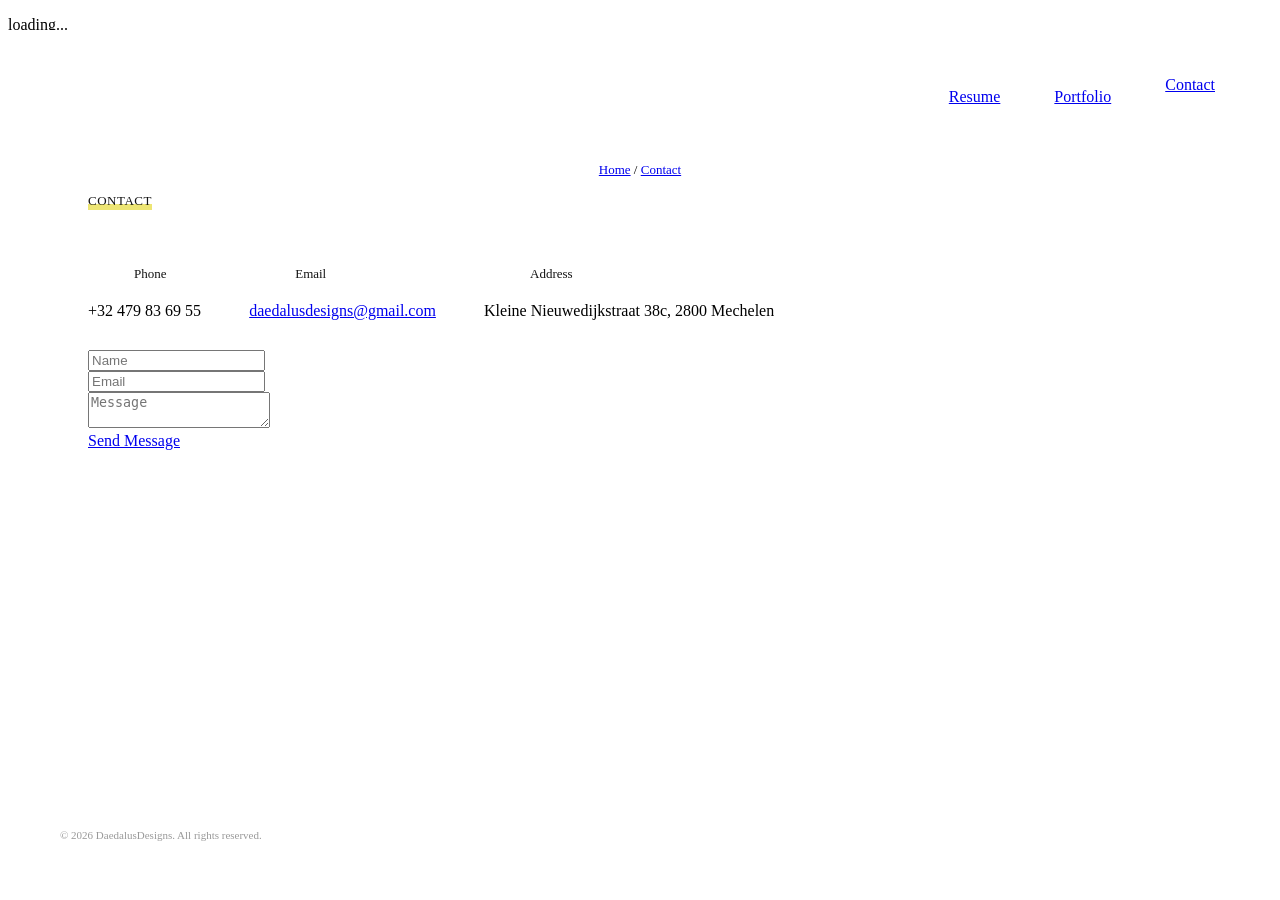
==== contacts.html @ 7f90f9b1 "Update contacts.html" ====
<!DOCTYPE html>
<html lang="en">

<head>

	<!-- Basic -->
	<meta http-equiv="Content-Type" content="text/html; charset=utf-8" />
	<title>Steven Vandersmissen - CV/Resume</title>
	<meta name="description" content="steven vandersmissen resume cv">
	<meta name="keywords" content="steven vandersmissen resume cv teacher graphic design programming 2d animation">

	<!-- Mobile Specific Metas -->
	<meta name="viewport" content="width=device-width, initial-scale=1, maximum-scale=1" />

	<!-- Load Fonts -->
	<link
		href='https://fonts.googleapis.com/css?family=Roboto+Mono:400,100,300italic,300,100italic,400italic,500,500italic,700,700italic&amp;subset=latin,cyrillic'
		rel='stylesheet'>

	<!-- CSS -->
	<link rel="stylesheet" href="css/basic.css" />
	<link rel="stylesheet" href="css/layout.css" />
	<link rel="stylesheet" href="css/ionicons.css" />
	<link rel="stylesheet" href="css/magnific-popup.css" />
	<link rel="stylesheet" href="css/animate.css" />


	<link rel="stylesheet" href="css/template-colors/red.css" />


	<!--[if lt IE 9]>
	<script src="http://css3-mediaqueries-js.googlecode.com/svn/trunk/css3-mediaqueries.js"></script>
	<script src="http://html5shim.googlecode.com/svn/trunk/html5.js"></script>
	<![endif]-->

	<!-- Favicons -->

	<link rel="apple-touch-icon" sizes="180x180" href="images/favicons/apple-touch-icon.png">
	<link rel="icon" type="image/png" sizes="32x32" href="images/favicons/favicon-32x32.png">
	<link rel="icon" type="image/png" sizes="16x16" href="images/favicons/favicon-16x16.png">
	<link rel="manifest" href="images/favicons/site.webmanifest">
	<link rel="mask-icon" href="images/favicons/safari-pinned-tab.svg" color="#5bbad5">
	<meta name="msapplication-TileColor" content="#da532c">
	<meta name="theme-color" content="#ffffff">

</head>

<body>	
	
	<!-- Preloader -->
	<div class="preloader">
		<div class="centrize full-width">
			<div class="vertical-center">
				<div class="pre-inner">
					<div class="load typing-load"><p>loading...</p></div>
					<span class="typed-load"></span>
				</div>
			</div>
		</div>
	</div>
	
	<!-- Container -->
	<div class="container">
		
		<!-- Header -->
		<header>
			<div class="head-top">
				<a href="#" class="menu-btn"><span></span></a>
				<div class="top-menu">
					<ul>
						<li><a href="resume.html" class="lnk">Resume</a></li>
						<li><a href="portfolio.html" class="lnk">Portfolio</a></li>
						<li><a href="contacts.html" class="btn">Contact</a></li>
					</ul>
				</div>
			</div>
		</header>
		
		<!-- Wrapper -->
		<div class="wrapper">
		
			<!-- Started -->
			<div class="section started">
				<div class="centrize full-width">
					<div class="vertical-center">
						<div class="started-content">
							<div class="h-title glitch-effect" data-text="Contact Me">Contact Me</div>
							<div class="h-subtitle typing-bread">
								<p><a href="index.html">Home</a> / <a href="contacts.html">Contact</a></p>
							</div>
							<span class="typed-bread"></span>
						</div>
					</div>
				</div>
				<a href="#" class="mouse_btn"><span class="ion ion-mouse"></span></a>
			</div>
			
			<!-- Contacts Info -->
			<div class="section contacts">
				<div class="content">
					<div class="title">
						<div class="title_inner">Contact</div>
					</div>
					<div class="service-items">
						<div class="service-item">
							<div class="icon"><span class="ion ion-android-phone-portrait"></span></div>
							<div class="name">Phone</div>
							<p>
								+32 479 83 69 55
							</p>
						</div>
						<div class="service-item">
							<div class="icon"><span class="ion ion-email"></span></div>
							<div class="name">Email</div>
							<p>
								<a href="mailto:daedalusdesigns@gmail.com
								">daedalusdesigns@gmail.com
							</a>
							</p>
						</div>
						<div class="service-item">
							<div class="icon"><span class="ion ion-ios-location"></span></div>
							<div class="name">Address</div>
							<p>
								Kleine Nieuwedijkstraat 38c, 2800 Mechelen
							</p>
						</div>
					</div>
					<div class="contact_form">
						<form id="cform" method="post">
							<div class="group-val">
								<input type="text" name="name" placeholder="Name" />
							</div>
							<div class="group-val">
								<input type="text" name="email" placeholder="Email" />
							</div>
							<div class="group-val ct-gr">
								<textarea name="message" placeholder="Message"></textarea>
							</div>
							<a href="#" class="btn fill" onclick="$('#cform').submit(); return false;" data-text="Send Message">Send Message</a>
						</form>
						<div class="alert-success">
							<p>
								Thanks, your message is sent successfully. We will contact you shortly!
							</p>
						</div>
					</div>
				</div>
			</div>
		
		</div>
		
		<!-- Footer -->
		<footer>
			<div class="soc">
				<a target="_blank" href="https://vimeo.com/vandersmissen"><span class="ion ion-social-vimeo"></span></a>
				<a target="_blank" href="https://www.facebook.com/steven.vandersmissen"><span class="ion ion-social-facebook"></span></a>
				<a target="_blank" href="https://www.instagram.com/slowbouncer"><span class="ion ion-social-instagram-outline"></span></a>
			</div>
			<div class="copy">© 2026 DaedalusDesigns. All rights reserved.</div>
			<div class="clr"></div>
		</footer>
		
		<!-- Lines -->
		<div class="line top"></div>
		<div class="line bottom"></div>
		<div class="line left"></div>
		<div class="line right"></div>
		
	</div>
	
	<!-- jQuery Scripts -->
    <script src="js/jquery.min.js"></script>
	<script src="js/jquery.validate.js"></script>
	<script src="js/typed.js"></script>
	<script src="js/magnific-popup.js"></script>
	<script src="js/imagesloaded.pkgd.js"></script>
	<script src="js/isotope.pkgd.js"></script>
	
	<!-- Main Scripts -->
	<script src="js/glitche-scripts.js"></script>
	
</body>
</html>
---- css/layout.css ----
/* TABLE OF CONTENTS
	1. Header
	2. Section
	3. Started
	4. About
	5. Resume
	6. Skills
	7. Service
	8. Portfolio
	9. Box Items
	10. Contacts
	11. Blog
	12. Footer
	13. Popups
*/

/* 1. Header */
header {
  position: fixed;
  left: 0;
  top: 30px;
  width: 100%;
  z-index: 100;
  text-align: right;
  background: #ffffff;
  opacity: 1;
  visibility: visible;
  transition: all 0.6s ease 0s;
  -moz-transition: all 0.6s ease 0s;
  -webkit-transition: all 0.6s ease 0s;
  -o-transition: all 0.6s ease 0s;
}

header.active {
  opacity: 1!important;
  visibility: visible!important;
}

header.active .menu-btn:before {
  opacity: 0;
}

header.active .menu-btn:after {
  bottom: 9px!important;
  transform: rotate(-45deg);
  -webkit-transform: rotate(-45deg);
  -moz-transform: rotate(-45deg);
  -o-transform: rotate(-45deg);
}

header.active .menu-btn span {
  transform: rotate(45deg);
  -webkit-transform: rotate(45deg);
  -moz-transform: rotate(45deg);
  -o-transform: rotate(45deg);
}

header.active .head-top .top-menu {
  position: fixed;
  top: 100px;
  left: 50%;
  margin-left: -100px;
  width: 200px;
  height: auto;
  text-align: center;
  opacity: 1!important;
  visibility: visible!important;
}

header.active .head-top .top-menu ul li {
  display: block;
  margin: 30px 0;
}

@media (max-width: 840px) {
  header {
    top: 15px;
  }

}

header .head-top {
  padding: 30px 65px 15px 65px;
}

header .head-top .menu-btn {
  position: relative;
  margin: 0 auto;
  width: 26px;
  height: 20px;
}

header .head-top .menu-btn:before,
header .head-top .menu-btn:after {
  content: '';
  position: absolute;
  top: 0;
  left: 0;
  width: 100%;
  height: 2px;
  background: #141414;
  transition: all 0.3s ease 0s;
  -moz-transition: all 0.3s ease 0s;
  -webkit-transition: all 0.3s ease 0s;
  -o-transition: all 0.3s ease 0s;
}

header .head-top .menu-btn:after {
  top: auto;
  bottom: 0;
}

header .head-top .menu-btn span {
  position: absolute;
  top: 50%;
  left: 0;
  width: 100%;
  height: 2px;
  background: #141414;
  margin-top: -1px;
  transition: all 0.3s ease 0s;
  -moz-transition: all 0.3s ease 0s;
  -webkit-transition: all 0.3s ease 0s;
  -o-transition: all 0.3s ease 0s;
}

header .head-top .menu-btn:hover:before,
header .head-top .menu-btn:hover:after,
header .head-top .menu-btn:hover span {
  background: #f26b38;
}

@media (max-width: 840px) {
  header .head-top .menu-btn {
    display: block;
  }

}

@media (max-width: 840px) {
  header .head-top .top-menu {
    opacity: 0;
    visibility: hidden;
    height: 0px;
    transition: opacity 0.3s ease 0.5s;
    -moz-transition: opacity 0.3s ease 0.5s;
    -webkit-transition: opacity 0.3s ease 0.5s;
    -o-transition: opacity 0.3s ease 0.5s;
  }

}

header .head-top .top-menu ul li {
  margin-left: 50px;
  display: inline-block;
  vertical-align: top;
  transition: color 0.3s ease 0s;
  -moz-transition: color 0.3s ease 0s;
  -webkit-transition: color 0.3s ease 0s;
  -o-transition: color 0.3s ease 0s;
}

header .head-top .top-menu ul li a {
  display: block;
  margin-top: 12px;
}

header .head-top .top-menu ul li a.btn {
  margin-top: 0;
}

header .head-top .top-menu ul li.active a {
  color: #f26b38;
}

header .head-top .top-menu ul li.active .btn {
  color: #ffffff;
  background: #f26b38;
  border: 1px solid #f26b38;
}

/* 2. Section */
.section {
  position: relative;
  padding: 0 80px 150px 80px;
  z-index: 97;
  opacity: 1;
  visibility: visible;
  transition: all 0.6s ease 0s;
  -moz-transition: all 0.6s ease 0s;
  -webkit-transition: all 0.6s ease 0s;
  -o-transition: all 0.6s ease 0s;
}

@media (max-width: 960px) {
  .section {
    padding: 0 40px 120px 40px;
  }

}

@media (max-width: 480px) {
  .section {
    padding: 0 20px 120px 20px;
  }

}

.section .content {
  position: relative;
}

.section .content .title {
  position: relative;
  margin-bottom: 40px;
}

@media (max-width: 400px) {
  .section .content .title {
    text-align: center;
  }

}

.section .content .title .title_inner {
  display: inline-block;
  vertical-align: middle;
  text-align: center;
  position: relative;
  line-height: 18px;
  font-size: 13px;
  color: #141414;
  text-transform: uppercase;
  letter-spacing: 0.04em;
  transition: all 0.3s ease 0s;
  -moz-transition: all 0.3s ease 0s;
  -webkit-transition: all 0.3s ease 0s;
  -o-transition: all 0.3s ease 0s;
  box-shadow: inset 0 -6px 0px #ede574;
  -moz-box-shadow: inset 0 -6px 0px #ede574;
  -webkit-box-shadow: inset 0 -6px 0px #ede574;
  -khtml-box-shadow: inset 0 -6px 0px #ede574;
}

/* 3. Started */
.section.started {
  text-align: center;
  padding: 0;
  margin: 0;
  position: relative;
}

.section.started .started-content {
  display: inline-block;
  vertical-align: middle;
  text-align: center;
  position: relative;
}

.section.started .started-content .h-title {
  font-size: 68px;
  font-family: 'Roboto Mono';
  color: #141414;
  font-weight: 700;
  text-transform: uppercase;
  letter-spacing: 0.04em;
  margin: 10px 0 5px 0;
}

@media (max-width: 1060px) {
  .section.started .started-content .h-title.blog_title {
    font-size: 48px;
  }

}

@media (max-width: 840px) {
  .section.started .started-content .h-title {
    font-size: 52px;
    padding: 0 20px;
  }

  .section.started .started-content .h-title.blog_title {
    font-size: 40px;
  }

}

@media (max-width: 580px) {
  .section.started .started-content .h-title span {
    display: block;
  }

}

@media (max-width: 480px) {
  .section.started .started-content .h-title {
    font-size: 36px;
  }

  .section.started .started-content .h-title.blog_title {
    font-size: 26px;
  }

}

.section.started .started-content .h-subtitle {
  font-size: 13px;
}

.section.started .started-content .typed-subtitle,
.section.started .started-content .typed-bread {
  font-size: 13px;
}

.section.started .mouse_btn {
  font-size: 24px;
  color: #f26b38;
  text-align: center;
  position: absolute;
  width: 20px;
  height: 40px;
  left: 50%;
  bottom: 80px;
  margin-left: -10px;
}

.section.started .mouse_btn .ion {
  position: relative;
  top: 0px;
  animation: mouse-anim 1s ease-out 0s infinite;
}

/* 4. About */
@media (max-width: 400px) {
  .section.about {
    text-align: center;
  }

}

.section.about .image {
  float: left;
}

.section.about .image img {
  width: 100px;
  height: 100px;
  border-radius: 100px;
  -moz-border-radius: 100px;
  -webkit-border-radius: 100px;
  -khtml-border-radius: 100px;
}

@media (max-width: 600px) {
  .section.about .image img {
    width: 80px;
    height: 80px;
    border-radius: 80px;
    -moz-border-radius: 80px;
    -webkit-border-radius: 80px;
    -khtml-border-radius: 80px;
  }

}

@media (max-width: 400px) {
  .section.about .image {
    float: none;
    text-align: center;
  }

  .section.about .image img {
    width: 100px;
    height: 100px;
    border-radius: 100px;
    -moz-border-radius: 100px;
    -webkit-border-radius: 100px;
    -khtml-border-radius: 100px;
  }

}

.section.about .desc {
  margin-left: 130px;
}

@media (max-width: 600px) {
  .section.about .desc {
    margin-left: 100px;
  }

}

@media (max-width: 400px) {
  .section.about .desc {
    margin-left: 0;
  }

}

.info-list {
  margin-bottom: 42px;
}

.info-list ul li {
  display: inline-block;
  vertical-align: top;
  width: 32%;
  margin: 12px 0 0 0;
}

@media (max-width: 840px) {
  .info-list ul li {
    width: 48%;
  }

}

@media (max-width: 580px) {
  .info-list ul li {
    width: 100%;
  }

}

.info-list ul li strong {
  font-weight: 400;
  color: #f26b38;
}

/* 5. Resume */
@media (max-width: 840px) {
  .section.resume .cols .col.col-md:first-child {
    margin-bottom: 120px;
  }

}

.resume-items .resume-item {
  position: relative;
  padding: 0 30px 60px 30px;
}

@media (max-width: 840px) {
  .resume-items .resume-item {
    padding-right: 0px;
  }

}

.resume-items .resume-item:before {
  content: '';
  position: absolute;
  left: 0;
  top: 0;
  width: 1px;
  height: 100%;
  background: #f26b38;
}

.resume-items .resume-item:first-child {
  padding-top: 0;
}

.resume-items .resume-item:last-child {
  padding-bottom: 0;
  margin-top: -1px;
}

.resume-items .resume-item:last-child:before {
  display: none;
}

.resume-items .resume-item .date {
  position: relative;
  top: -10px;
  margin: 0 0 5px 0;
  display: inline-block;
  padding: 0 5px;
  height: 20px;
  line-height: 18px;
  font-weight: 500;
  font-size: 11px;
  color: #f26b38;
  border: 1px solid #f26b38;
}

.resume-items .resume-item .date:before {
  content: '';
  width: 29px;
  height: 1px;
  position: absolute;
  left: -30px;
  top: 9px;
  background: #f26b38;
}

.resume-items .resume-item .name {
  font-weight: 500;
  color: #141414;
  margin: 0 0 15px 0;
}

.resume-items .resume-item p {
  margin: 0;
}

/* 6. Skills */
.skills ul {
  margin: 0;
  padding: 0;
  list-style: none;
}

.skills ul li {
  padding: 5px 0 30px 0;
}

.skills ul li .name {
  font-size: 13px;
  color: #363636;
  font-weight: 400;
  position: relative;
  margin: 0 0 9px 0;
}

.skills ul li .progress {
  display: block;
  height: 3px;
  position: relative;
  width: 100%;
  background: #dddddd;
}

.skills ul li .progress .percentage {
  left: 0;
  top: 0;
  position: absolute;
  height: 3px;
  width: 0%;
  background: #f26b38;
  transition: all 0.3s ease 0s;
  -moz-transition: all 0.3s ease 0s;
  -webkit-transition: all 0.3s ease 0s;
  -o-transition: all 0.3s ease 0s;
}

.skills ul li .progress .percentage .percent {
  position: absolute;
  top: -27px;
  right: 0;
  font-size: 13px;
  color: #363636;
  font-weight: 400;
}

.skills ul li:last-child {
  padding-bottom: 0;
}

/* 7. Service */
@media (max-width: 400px) {
  .section.service {
    text-align: center;
  }

}

.section.service .title,
.section.contacts .title {
  margin-bottom: 0;
}

.service-items .service-item {
  display: inline-block;
  vertical-align: top;
  margin: 50px 4% 0 0;
  text-align: left;
}

@media (max-width: 840px) {
  .service-items .service-item {
    width: 100%;
  }

}

@media (max-width: 580px) {
  .service-items .service-item {
    width: 100%;
    margin-right: 0;
  }

}

@media (max-width: 400px) {
  .service-items .service-item {
    text-align: center;
  }

}

.service-items .service-item .icon {
  float: left;
  width: 36px;
  text-align: center;
  font-size: 30px;
  color: #f26b38;
}

@media (max-width: 400px) {
  .service-items .service-item .icon {
    float: none;
    display: inline-block;
    vertical-align: middle;
  }

}

.service-items .service-item .icon .ion {
  display: block;
}

.service-items .service-item .name {
  font-weight: 500;
  font-size: 13px;
  color: #141414;
  margin: 6px 0 0 46px;
}

@media (max-width: 400px) {
  .service-items .service-item .name {
    margin: 0 0 0 2px;
    display: inline-block;
    vertical-align: middle;
  }

}

.service-items .service-item p {
  margin-bottom: 0;
}

/* 8. Portfolio */
.section.works .filters {
  margin-bottom: 30px;
}

.section.works .filters input {
  display: none;
}

.section.works .filters label {
  display: inline-block;
  vertical-align: top;
  margin-right: 25px;
  font-size: 13px;
  color: #363636;
  cursor: pointer;
  position: relative;
  padding-bottom: 0;
}

.section.works .filters label.glitch-effect {
  color: #f26b38;
}

@media (max-width: 580px) {
  .section.works .filters label {
    padding-bottom: 15px;
  }

}

@media (max-width: 580px) {
  .section.works .filters {
    margin-bottom: 10px;
  }

}

/* 9. Box Items */
.box-items {
  position: relative;
  overflow: hidden;
  margin-left: -3%;
}

@media (max-width: 580px) {
  .box-items {
    margin-left: 0;
  }

}

.box-items .box-item {
  width: 30.33333%;
  margin: 0 0 3% 3%;
  position: relative;
  overflow: hidden;
  text-align: center;
}

@media (max-width: 840px) {
  .box-items .box-item {
    width: 47%;
  }

}

@media (max-width: 580px) {
  .box-items .box-item {
    width: 100%;
    margin: 0 0 3% 0;
  }

}

.box-items .box-item:hover .image .info {
  opacity: 0.94;
  transform: scale(1, 1);
  -webkit-transform: scale(1, 1);
  -moz-transform: scale(1, 1);
  -o-transform: scale(1, 1);
}

.box-items .box-item:hover .desc .name {
  color: #f26b38;
}

.box-items .box-item .image {
  position: relative;
}

.box-items .box-item .image a {
  display: block;
  font-size: 0;
}

.box-items .box-item .image a img {
  width: 100%;
  height: auto;
  position: relative;
  top: 0;
}

.box-items .box-item .image .info {
  text-align: center;
  width: 100%;
  height: 100%;
  display: block;
  position: absolute;
  left: 0;
  top: 0;
  opacity: 0;
  padding: 18px;
  transition: all 0.3s ease 0s;
  -moz-transition: all 0.3s ease 0s;
  -webkit-transition: all 0.3s ease 0s;
  -o-transition: all 0.3s ease 0s;
  transform: scale(0.5, 0.5);
  -webkit-transform: scale(0.5, 0.5);
  -moz-transform: scale(0.5, 0.5);
  -o-transform: scale(0.5, 0.5);
}

.box-items .box-item .image .info .centrize {
  background: #f26b38;
}

.box-items .box-item .image .info .ion {
  color: #ffffff;
  font-size: 38px;
  display: inline-block;
  transition: all 0.1s ease-in 0.4s;
  -moz-transition: all 0.1s ease-in 0.4s;
  -webkit-transition: all 0.1s ease-in 0.4s;
  -o-transition: all 0.1s ease-in 0.4s;
  font-weight: normal;
}

.box-items .box-item .desc {
  position: relative;
  padding: 15px 45px 5px 45px;
}

@media (max-width: 1000px) {
  .box-items .box-item .desc {
    padding: 15px 15px 5px 15px;
  }

}

.box-items .box-item .desc .name {
  height: 40px;
  display: block;
  color: #363636;
  font-size: 13px;
  font-weight: 700;
  text-transform: uppercase;
  transition: all 0.3s ease 0s;
  -moz-transition: all 0.3s ease 0s;
  -webkit-transition: all 0.3s ease 0s;
  -o-transition: all 0.3s ease 0s;
}

.date {
  margin: 0 0 10px 0;
  display: inline-block;
  padding: 0 5px;
  height: 20px;
  line-height: 18px;
  font-weight: 500;
  font-size: 11px;
  color: #f26b38;
  border: 1px solid #f26b38;
}

.category {
  margin: 0 0 10px 0;
  display: inline-block;
  font-size: 11px;
  color: #363636;
  text-transform: uppercase;
  letter-spacing: 0.04em;
  box-shadow: inset 0 -6px 0px #ede574;
  -moz-box-shadow: inset 0 -6px 0px #ede574;
  -webkit-box-shadow: inset 0 -6px 0px #ede574;
  -khtml-box-shadow: inset 0 -6px 0px #ede574;
}

/* 10. Contacts */
@media (max-width: 400px) {
  .section.contacts {
    text-align: center;
  }

}

.section.contacts .service-items .service-item p {
  margin-top: 20px;
}

.section.contacts .contact_form {
  margin-top: 30px;
}

.section.contacts .alert-success {
  display: none;
}

.section.contacts .alert-success p {
  margin: 60px 0 30px 0;
  font-size: 15px;
}

/* 11. Blog */
.single-post-text img {
  max-width: 100%;
}

.post-comments {
  margin-top: 60px;
}

.post-comments .post-comment {
  padding: 20px 0;
  border-top: 1px solid #dddddd;
}

.post-comments .post-comment:first-child {
  padding-top: 0;
  border-top: none;
}

.post-comments .post-comment .image {
  float: left;
  width: 80px;
  height: 80px;
}

.post-comments .post-comment .image img {
  width: 100%;
  height: 100%;
}

.post-comments .post-comment .desc {
  margin-left: 100px;
}

.post-comments .post-comment .desc .name {
  font-size: 13px;
  color: #141414;
  text-transform: uppercase;
  font-weight: 500;
  padding: 5px 0 0 0;
  margin: 0 0 10px 0;
}

.post-comments .post-comment .desc p {
  margin: 0;
}

.post-comments .form-comment .title {
  margin: 30px 0 15px 0;
}

/* 12. Footer */
footer {
  position: fixed;
  bottom: 25px;
  left: 0;
  padding: 15px 60px 30px 60px;
  width: 100%;
  background: #ffffff;
  z-index: 100;
  opacity: 1;
  visibility: visible;
  transition: all 0.6s ease 0s;
  -moz-transition: all 0.6s ease 0s;
  -webkit-transition: all 0.6s ease 0s;
  -o-transition: all 0.6s ease 0s;
}

@media (max-width: 840px) {
  footer {
    bottom: 15px;
  }

}

footer .soc {
  float: right;
}

footer .soc a {
  display: inline-block;
  vertical-align: middle;
  margin-left: 12px;
}

footer .soc a .ion {
  font-size: 17px;
  color: #363636;
  transition: all 0.3s ease 0s;
  -moz-transition: all 0.3s ease 0s;
  -webkit-transition: all 0.3s ease 0s;
  -o-transition: all 0.3s ease 0s;
}

footer .soc a:hover .ion {
  color: #f26b38;
}

@media (max-width: 840px) {
  footer .soc {
    float: none;
    text-align: center;
  }

  footer .soc a {
    margin: 0 6px;
  }

}

footer .copy {
  float: left;
  padding-top: 2px;
  font-size: 11px;
  color: #999999;
}

@media (max-width: 840px) {
  footer .copy {
    display: none;
  }

}

/* 13. Popups */
.popup-box {
  margin: 30px auto;
  width: 520px;
  background: #ffffff;
  position: relative;
  padding: 10px;
}

@media (max-width: 580px) {
  .popup-box {
    width: 440px;
  }

}

@media (max-width: 480px) {
  .popup-box {
    width: 320px;
  }

}

.popup-box .image img {
  width: 100%;
  height: auto;
}

.popup-box .desc {
  padding: 30px 20px;
}

.popup-box .desc h4 {
  display: block;
  color: #363636;
  font-size: 17px;
  font-weight: 700;
  text-transform: uppercase;
  letter-spacing: 0.04em;
  margin: 0 0 15px 0;
  line-height: normal;
}

.popup-box .desc p {
  margin-top: 15px;
}

.mfp-fade.mfp-bg {
  opacity: 0;
  transition: all 0.15s ease-out;
  -moz-transition: all 0.15s ease-out;
  -webkit-transition: all 0.15s ease-out;
  -o-transition: all 0.15s ease-out;
}

/* overlay animate in */
.mfp-fade.mfp-bg.mfp-ready {
  opacity: 0.8;
}

/* overlay animate out */
.mfp-fade.mfp-bg.mfp-removing {
  opacity: 0;
}

/* content at start */
.mfp-fade.mfp-wrap .mfp-content {
  opacity: 0;
  transition: all 0.15s ease-out;
  -moz-transition: all 0.15s ease-out;
  -webkit-transition: all 0.15s ease-out;
  -o-transition: all 0.15s ease-out;
}

/* content animate it */
.mfp-fade.mfp-wrap.mfp-ready .mfp-content {
  opacity: 1;
}

/* content animate out */
.mfp-fade.mfp-wrap.mfp-removing .mfp-content {
  opacity: 0;
}

.mfp-close {
  width: 54px!important;
  height: 54px!important;
  background: #ffffff !important;
  line-height: 54px!important;
  opacity: 1!important;
  font-weight: 300;
  color: #ffffff;
  font-size: 24px;
  font-family: 'Verdana' !important;
}



/*
  New Styles
*/

.box-items .box-item .image .info .ion {
  font-size: 28px;
}

.skills.dotted ul li .progress .da span {
  background: #f26b38!important;
}

.section.works .filters .btn-group {
  display: inline-block;
  vertical-align: top;
}

.mfp-image-holder .mfp-close, .mfp-iframe-holder .mfp-close {
  background: none!important;
  top: -10px;
}

a.btn, .btn {
  transition: background 0.3s ease 0s;
  -moz-transition: background 0.3s ease 0s;
  -webkit-transition: background 0.3s ease 0s;
  -o-transition: background 0.3s ease 0s;
}

/* 6. Skills */
.skills ul {
  margin: 0;
  padding: 0;
  list-style: none;
  font-size: 0;
}

.skills.circles ul {
  margin: -30px 0 0 0;
}

.skills.list ul {
  margin: 0 -30px;
}

.skills.dotted ul {
  margin-left: -30px;
  margin-right: -30px;
}

.skills ul li {
  position: relative;
  padding: 0 0 30px 0;
}

.skills.dotted ul li {
  padding-left: 30px;
  padding-right: 30px;
  width: 50%;
  display: inline-block;
  vertical-align: top;
}

.skills.circles ul li {
  margin-top: 30px;
  padding-bottom: 40px;
  display: inline-block;
  vertical-align: top;
  width: 20%;
}

.skills.list ul li {
  padding-top: 0;
  padding-bottom: 10px;
  padding-left: 30px;
  padding-right: 30px;
  display: inline-block;
  vertical-align: top;
  width: 50%;
}

.skills ul li:last-child {
  padding-bottom: 0;
}

.skills.circles ul li:last-child {
  padding-bottom: 40px;
}

.skills ul li:after {
  display: none;
}

.skills ul li .name {
  font-size: 13px;
  font-weight: 400;
  position: relative;
  margin: 0 0 9px 0;
}

.skills.circles ul li .name {
  position: absolute;
  top: 115px;
  left: 0;
  width: 90px;
  text-align: center;
}

.skills.list ul li .name {
  padding-left: 23px;
  position: relative;
}

.skills.list ul li .name:before {
  content: "\f121";
  position: absolute;
  left: 0;
  top: 3px;
  display: inline-block;
  font-family: "Ionicons";
  color: #f26b38;
  speak: none;
  font-style: normal;
  font-weight: normal;
  font-variant: normal;
  text-transform: none;
  text-rendering: auto;
  line-height: 1;
  -webkit-font-smoothing: antialiased;
  -moz-osx-font-smoothing: grayscale;
}

.skills ul li .progress {
  display: block;
  height: 3px;
  position: relative;
  width: 100%;
  background: #dddddd;
}

.skills.dotted ul li .progress {
  height: 14px;
  background: transparent!important;
}

.skills.list ul li .progress {
  display: none;
}

.skills ul li .progress .percentage {
  left: 0;
  top: 0;
  position: absolute;
  height: 3px;
  width: 0%;
  background: #f26b38;
  transition: all 0.3s ease 0s;
  -moz-transition: all 0.3s ease 0s;
  -webkit-transition: all 0.3s ease 0s;
  -o-transition: all 0.3s ease 0s;
}

.skills ul li .progress .percentage .percent {
  position: absolute;
  top: -27px;
  right: 0;
  font-size: 13px;
  font-weight: 400;
}

.skills.dotted ul li .progress .percentage {
  position: relative;
  overflow: hidden;
  top: 0;
  height: 14px;
  background: transparent!important;
  z-index: 2;
}

.skills.dotted ul li .progress .dg,
.skills.dotted ul li .progress .da {
  position: absolute;
  left: 0;
  top: 0;
  width: 100%;
  display: flex;
  justify-content: space-between;
  height: 14px;
}

.skills.dotted ul li .progress .da {
  top: 0;
}

.skills.dotted ul li .progress .dg span,
.skills.dotted ul li .progress .da span {
  display: block;
  width: 14px;
  height: 14px;
  background: #dddddd;
  -webkit-border-radius: 14px;
  border-radius: 14px;
}

.skills.dotted ul li .progress .da span {
  background: #f26b38;
}

.skills.circles .progress.p51 .slice, 
.skills.circles .progress.p52 .slice, 
.skills.circles .progress.p53 .slice, 
.skills.circles .progress.p54 .slice, 
.skills.circles .progress.p55 .slice, 
.skills.circles .progress.p56 .slice, 
.skills.circles .progress.p57 .slice, 
.skills.circles .progress.p58 .slice, 
.skills.circles .progress.p59 .slice, 
.skills.circles .progress.p60 .slice, 
.skills.circles .progress.p61 .slice, 
.skills.circles .progress.p62 .slice, 
.skills.circles .progress.p63 .slice, 
.skills.circles .progress.p64 .slice, 
.skills.circles .progress.p65 .slice, 
.skills.circles .progress.p66 .slice, 
.skills.circles .progress.p67 .slice, 
.skills.circles .progress.p68 .slice, 
.skills.circles .progress.p69 .slice, 
.skills.circles .progress.p70 .slice, 
.skills.circles .progress.p71 .slice, 
.skills.circles .progress.p72 .slice, 
.skills.circles .progress.p73 .slice, 
.skills.circles .progress.p74 .slice, 
.skills.circles .progress.p75 .slice, 
.skills.circles .progress.p76 .slice, 
.skills.circles .progress.p77 .slice, 
.skills.circles .progress.p78 .slice, 
.skills.circles .progress.p79 .slice, 
.skills.circles .progress.p80 .slice, 
.skills.circles .progress.p81 .slice, 
.skills.circles .progress.p82 .slice, 
.skills.circles .progress.p83 .slice, 
.skills.circles .progress.p84 .slice, 
.skills.circles .progress.p85 .slice, 
.skills.circles .progress.p86 .slice, 
.skills.circles .progress.p87 .slice, 
.skills.circles .progress.p88 .slice, 
.skills.circles .progress.p89 .slice, 
.skills.circles .progress.p90 .slice, 
.skills.circles .progress.p91 .slice, 
.skills.circles .progress.p92 .slice, 
.skills.circles .progress.p93 .slice, 
.skills.circles .progress.p94 .slice, 
.skills.circles .progress.p95 .slice, 
.skills.circles .progress.p96 .slice, 
.skills.circles .progress.p97 .slice, 
.skills.circles .progress.p98 .slice, 
.skills.circles .progress.p99 .slice, 
.skills.circles .progress.p100 .slice {
  clip: rect(auto, auto, auto, auto);
}

.skills.circles .progress .bar, 
.skills.circles .progress.p51 .fill, 
.skills.circles .progress.p52 .fill, 
.skills.circles .progress.p53 .fill, 
.skills.circles .progress.p54 .fill, 
.skills.circles .progress.p55 .fill, 
.skills.circles .progress.p56 .fill, 
.skills.circles .progress.p57 .fill, 
.skills.circles .progress.p58 .fill, 
.skills.circles .progress.p59 .fill, 
.skills.circles .progress.p60 .fill, 
.skills.circles .progress.p61 .fill, 
.skills.circles .progress.p62 .fill, 
.skills.circles .progress.p63 .fill, 
.skills.circles .progress.p64 .fill, 
.skills.circles .progress.p65 .fill, 
.skills.circles .progress.p66 .fill, 
.skills.circles .progress.p67 .fill, 
.skills.circles .progress.p68 .fill, 
.skills.circles .progress.p69 .fill, 
.skills.circles .progress.p70 .fill, 
.skills.circles .progress.p71 .fill, 
.skills.circles .progress.p72 .fill, 
.skills.circles .progress.p73 .fill, 
.skills.circles .progress.p74 .fill, 
.skills.circles .progress.p75 .fill, 
.skills.circles .progress.p76 .fill, 
.skills.circles .progress.p77 .fill, 
.skills.circles .progress.p78 .fill, 
.skills.circles .progress.p79 .fill, 
.skills.circles .progress.p80 .fill, 
.skills.circles .progress.p81 .fill, 
.skills.circles .progress.p82 .fill, 
.skills.circles .progress.p83 .fill, 
.skills.circles .progress.p84 .fill, 
.skills.circles .progress.p85 .fill, 
.skills.circles .progress.p86 .fill, 
.skills.circles .progress.p87 .fill, 
.skills.circles .progress.p88 .fill, 
.skills.circles .progress.p89 .fill, 
.skills.circles .progress.p90 .fill, 
.skills.circles .progress.p91 .fill, 
.skills.circles .progress.p92 .fill, 
.skills.circles .progress.p93 .fill, 
.skills.circles .progress.p94 .fill, 
.skills.circles .progress.p95 .fill, 
.skills.circles .progress.p96 .fill, 
.skills.circles .progress.p97 .fill, 
.skills.circles .progress.p98 .fill, 
.skills.circles .progress.p99 .fill, 
.skills.circles .progress.p100 .fill {
  position: absolute;
  width: 0.82em;
  height: 0.82em;
  clip: rect(0em, 0.5em, 1em, 0em);
  border: 0.09em solid #f26b38;
  -webkit-border-radius: 50%;
  border-radius: 50%;
  -webkit-transform: rotate(0deg);
  transform: rotate(0deg);
}

.skills.circles .progress.p51 .bar:after, 
.skills.circles .progress.p51 .fill, 
.skills.circles .progress.p52 .bar:after, 
.skills.circles .progress.p52 .fill, 
.skills.circles .progress.p53 .bar:after, 
.skills.circles .progress.p53 .fill, 
.skills.circles .progress.p54 .bar:after, 
.skills.circles .progress.p54 .fill, 
.skills.circles .progress.p55 .bar:after, 
.skills.circles .progress.p55 .fill, 
.skills.circles .progress.p56 .bar:after, 
.skills.circles .progress.p56 .fill, 
.skills.circles .progress.p57 .bar:after, 
.skills.circles .progress.p57 .fill, 
.skills.circles .progress.p58 .bar:after, 
.skills.circles .progress.p58 .fill, 
.skills.circles .progress.p59 .bar:after, 
.skills.circles .progress.p59 .fill, 
.skills.circles .progress.p60 .bar:after, 
.skills.circles .progress.p60 .fill, 
.skills.circles .progress.p61 .bar:after, 
.skills.circles .progress.p61 .fill, 
.skills.circles .progress.p62 .bar:after, 
.skills.circles .progress.p62 .fill, 
.skills.circles .progress.p63 .bar:after, 
.skills.circles .progress.p63 .fill, 
.skills.circles .progress.p64 .bar:after, 
.skills.circles .progress.p64 .fill, 
.skills.circles .progress.p65 .bar:after, 
.skills.circles .progress.p65 .fill, 
.skills.circles .progress.p66 .bar:after, 
.skills.circles .progress.p66 .fill, 
.skills.circles .progress.p67 .bar:after, 
.skills.circles .progress.p67 .fill, 
.skills.circles .progress.p68 .bar:after, 
.skills.circles .progress.p68 .fill, 
.skills.circles .progress.p69 .bar:after, 
.skills.circles .progress.p69 .fill, 
.skills.circles .progress.p70 .bar:after, 
.skills.circles .progress.p70 .fill, 
.skills.circles .progress.p71 .bar:after, 
.skills.circles .progress.p71 .fill, 
.skills.circles .progress.p72 .bar:after, 
.skills.circles .progress.p72 .fill, 
.skills.circles .progress.p73 .bar:after, 
.skills.circles .progress.p73 .fill, 
.skills.circles .progress.p74 .bar:after, 
.skills.circles .progress.p74 .fill, 
.skills.circles .progress.p75 .bar:after, 
.skills.circles .progress.p75 .fill, 
.skills.circles .progress.p76 .bar:after, 
.skills.circles .progress.p76 .fill, 
.skills.circles .progress.p77 .bar:after, 
.skills.circles .progress.p77 .fill, 
.skills.circles .progress.p78 .bar:after, 
.skills.circles .progress.p78 .fill, 
.skills.circles .progress.p79 .bar:after, 
.skills.circles .progress.p79 .fill, 
.skills.circles .progress.p80 .bar:after, 
.skills.circles .progress.p80 .fill, 
.skills.circles .progress.p81 .bar:after, 
.skills.circles .progress.p81 .fill, 
.skills.circles .progress.p82 .bar:after, 
.skills.circles .progress.p82 .fill, 
.skills.circles .progress.p83 .bar:after, 
.skills.circles .progress.p83 .fill, 
.skills.circles .progress.p84 .bar:after, 
.skills.circles .progress.p84 .fill, 
.skills.circles .progress.p85 .bar:after, 
.skills.circles .progress.p85 .fill, 
.skills.circles .progress.p86 .bar:after, 
.skills.circles .progress.p86 .fill, 
.skills.circles .progress.p87 .bar:after, 
.skills.circles .progress.p87 .fill, 
.skills.circles .progress.p88 .bar:after, 
.skills.circles .progress.p88 .fill, 
.skills.circles .progress.p89 .bar:after, 
.skills.circles .progress.p89 .fill, 
.skills.circles .progress.p90 .bar:after, 
.skills.circles .progress.p90 .fill, 
.skills.circles .progress.p91 .bar:after, 
.skills.circles .progress.p91 .fill, 
.skills.circles .progress.p92 .bar:after, 
.skills.circles .progress.p92 .fill, 
.skills.circles .progress.p93 .bar:after, 
.skills.circles .progress.p93 .fill, 
.skills.circles .progress.p94 .bar:after, 
.skills.circles .progress.p94 .fill, 
.skills.circles .progress.p95 .bar:after, 
.skills.circles .progress.p95 .fill, 
.skills.circles .progress.p96 .bar:after, 
.skills.circles .progress.p96 .fill, 
.skills.circles .progress.p97 .bar:after, 
.skills.circles .progress.p97 .fill, 
.skills.circles .progress.p98 .bar:after, 
.skills.circles .progress.p98 .fill, 
.skills.circles .progress.p99 .bar:after, 
.skills.circles .progress.p99 .fill, 
.skills.circles .progress.p100 .bar:after, 
.skills.circles .progress.p100 .fill {
  -webkit-transform: rotate(180deg);
  transform: rotate(180deg);
}

.skills.circles .progress {
  margin: 0;
  position: relative;
  font-size: 90px;
  width: 90px;
  height: 90px;
  border-radius: 90px;
  background: #dddddd;
}

.skills.circles .progress *, .skills.circles .progress *:before, .skills.circles .progress *:after {
  -moz-box-sizing: content-box;
  -webkit-box-sizing: content-box;
  box-sizing: content-box;
}

.skills.circles .progress span {
  position: absolute;
  width: 100%;
  left: 0;
  top: 0;
  width: 100%;
  height: 100%;
  line-height: 90px;
  font-size: 17px;
  text-align: center;
  white-space: nowrap;
  z-index: 2;
}

.skills.circles .progress:after {
  position: absolute;
  top: 0.09em;
  left: 0.09em;
  display: block;
  content: " ";
  border-radius: 50%;
  background-color: #ffffff;
  width: 0.82em;
  height: 0.82em;
}

.skills.circles ul li .progress .percentage {
  display: none;
}

.skills.circles .progress .slice {
  position: absolute;
  width: 1em;
  height: 1em;
  clip: rect(0em, 1em, 1em, 0.5em);
}

.skills.circles .progress.p1 .bar {
  -moz-transform: rotate(3.6deg);
  -ms-transform: rotate(3.6deg);
  -webkit-transform: rotate(3.6deg);
  transform: rotate(3.6deg);
}

.skills.circles .progress.p2 .bar {
  -moz-transform: rotate(7.2deg);
  -ms-transform: rotate(7.2deg);
  -webkit-transform: rotate(7.2deg);
  transform: rotate(7.2deg);
}

.skills.circles .progress.p3 .bar {
  -moz-transform: rotate(10.8deg);
  -ms-transform: rotate(10.8deg);
  -webkit-transform: rotate(10.8deg);
  transform: rotate(10.8deg);
}

.skills.circles .progress.p4 .bar {
  -moz-transform: rotate(14.4deg);
  -ms-transform: rotate(14.4deg);
  -webkit-transform: rotate(14.4deg);
  transform: rotate(14.4deg);
}

.skills.circles .progress.p5 .bar {
  -moz-transform: rotate(18deg);
  -ms-transform: rotate(18deg);
  -webkit-transform: rotate(18deg);
  transform: rotate(18deg);
}

.skills.circles .progress.p6 .bar {
  -moz-transform: rotate(21.6deg);
  -ms-transform: rotate(21.6deg);
  -webkit-transform: rotate(21.6deg);
  transform: rotate(21.6deg);
}

.skills.circles .progress.p7 .bar {
  -moz-transform: rotate(25.2deg);
  -ms-transform: rotate(25.2deg);
  -webkit-transform: rotate(25.2deg);
  transform: rotate(25.2deg);
}

.skills.circles .progress.p8 .bar {
  -moz-transform: rotate(28.8deg);
  -ms-transform: rotate(28.8deg);
  -webkit-transform: rotate(28.8deg);
  transform: rotate(28.8deg);
}

.skills.circles .progress.p9 .bar {
  -moz-transform: rotate(32.4deg);
  -ms-transform: rotate(32.4deg);
  -webkit-transform: rotate(32.4deg);
  transform: rotate(32.4deg);
}

.skills.circles .progress.p10 .bar {
  -moz-transform: rotate(36deg);
  -ms-transform: rotate(36deg);
  -webkit-transform: rotate(36deg);
  transform: rotate(36deg);
}

.skills.circles .progress.p11 .bar {
  -moz-transform: rotate(39.6deg);
  -ms-transform: rotate(39.6deg);
  -webkit-transform: rotate(39.6deg);
  transform: rotate(39.6deg);
}

.skills.circles .progress.p12 .bar {
  -moz-transform: rotate(43.2deg);
  -ms-transform: rotate(43.2deg);
  -webkit-transform: rotate(43.2deg);
  transform: rotate(43.2deg);
}

.skills.circles .progress.p13 .bar {
  -moz-transform: rotate(46.8deg);
  -ms-transform: rotate(46.8deg);
  -webkit-transform: rotate(46.8deg);
  transform: rotate(46.8deg);
}

.skills.circles .progress.p14 .bar {
  -moz-transform: rotate(50.4deg);
  -ms-transform: rotate(50.4deg);
  -webkit-transform: rotate(50.4deg);
  transform: rotate(50.4deg);
}

.skills.circles .progress.p15 .bar {
  -moz-transform: rotate(54deg);
  -ms-transform: rotate(54deg);
  -webkit-transform: rotate(54deg);
  transform: rotate(54deg);
}

.skills.circles .progress.p16 .bar {
  -moz-transform: rotate(57.6deg);
  -ms-transform: rotate(57.6deg);
  -webkit-transform: rotate(57.6deg);
  transform: rotate(57.6deg);
}

.skills.circles .progress.p17 .bar {
  -moz-transform: rotate(61.2deg);
  -ms-transform: rotate(61.2deg);
  -webkit-transform: rotate(61.2deg);
  transform: rotate(61.2deg);
}

.skills.circles .progress.p18 .bar {
  -moz-transform: rotate(64.8deg);
  -ms-transform: rotate(64.8deg);
  -webkit-transform: rotate(64.8deg);
  transform: rotate(64.8deg);
}

.skills.circles .progress.p19 .bar {
  -moz-transform: rotate(68.4deg);
  -ms-transform: rotate(68.4deg);
  -webkit-transform: rotate(68.4deg);
  transform: rotate(68.4deg);
}

.skills.circles .progress.p20 .bar {
  -moz-transform: rotate(72deg);
  -ms-transform: rotate(72deg);
  -webkit-transform: rotate(72deg);
  transform: rotate(72deg);
}

.skills.circles .progress.p21 .bar {
  -moz-transform: rotate(75.6deg);
  -ms-transform: rotate(75.6deg);
  -webkit-transform: rotate(75.6deg);
  transform: rotate(75.6deg);
}

.skills.circles .progress.p22 .bar {
  -moz-transform: rotate(79.2deg);
  -ms-transform: rotate(79.2deg);
  -webkit-transform: rotate(79.2deg);
  transform: rotate(79.2deg);
}

.skills.circles .progress.p23 .bar {
  -moz-transform: rotate(82.8deg);
  -ms-transform: rotate(82.8deg);
  -webkit-transform: rotate(82.8deg);
  transform: rotate(82.8deg);
}

.skills.circles .progress.p24 .bar {
  -moz-transform: rotate(86.4deg);
  -ms-transform: rotate(86.4deg);
  -webkit-transform: rotate(86.4deg);
  transform: rotate(86.4deg);
}

.skills.circles .progress.p25 .bar {
  -moz-transform: rotate(90deg);
  -ms-transform: rotate(90deg);
  -webkit-transform: rotate(90deg);
  transform: rotate(90deg);
}

.skills.circles .progress.p26 .bar {
  -moz-transform: rotate(93.6deg);
  -ms-transform: rotate(93.6deg);
  -webkit-transform: rotate(93.6deg);
  transform: rotate(93.6deg);
}

.skills.circles .progress.p27 .bar {
  -moz-transform: rotate(97.2deg);
  -ms-transform: rotate(97.2deg);
  -webkit-transform: rotate(97.2deg);
  transform: rotate(97.2deg);
}

.skills.circles .progress.p28 .bar {
  -moz-transform: rotate(100.8deg);
  -ms-transform: rotate(100.8deg);
  -webkit-transform: rotate(100.8deg);
  transform: rotate(100.8deg);
}

.skills.circles .progress.p29 .bar {
  -moz-transform: rotate(104.4deg);
  -ms-transform: rotate(104.4deg);
  -webkit-transform: rotate(104.4deg);
  transform: rotate(104.4deg);
}

.skills.circles .progress.p30 .bar {
  -moz-transform: rotate(108deg);
  -ms-transform: rotate(108deg);
  -webkit-transform: rotate(108deg);
  transform: rotate(108deg);
}

.skills.circles .progress.p31 .bar {
  -moz-transform: rotate(111.6deg);
  -ms-transform: rotate(111.6deg);
  -webkit-transform: rotate(111.6deg);
  transform: rotate(111.6deg);
}

.skills.circles .progress.p32 .bar {
  -moz-transform: rotate(115.2deg);
  -ms-transform: rotate(115.2deg);
  -webkit-transform: rotate(115.2deg);
  transform: rotate(115.2deg);
}

.skills.circles .progress.p33 .bar {
  -moz-transform: rotate(118.8deg);
  -ms-transform: rotate(118.8deg);
  -webkit-transform: rotate(118.8deg);
  transform: rotate(118.8deg);
}

.skills.circles .progress.p34 .bar {
  -moz-transform: rotate(122.4deg);
  -ms-transform: rotate(122.4deg);
  -webkit-transform: rotate(122.4deg);
  transform: rotate(122.4deg);
}

.skills.circles .progress.p35 .bar {
  -moz-transform: rotate(126deg);
  -ms-transform: rotate(126deg);
  -webkit-transform: rotate(126deg);
  transform: rotate(126deg);
}

.skills.circles .progress.p36 .bar {
  -moz-transform: rotate(129.6deg);
  -ms-transform: rotate(129.6deg);
  -webkit-transform: rotate(129.6deg);
  transform: rotate(129.6deg);
}

.skills.circles .progress.p37 .bar {
  -moz-transform: rotate(133.2deg);
  -ms-transform: rotate(133.2deg);
  -webkit-transform: rotate(133.2deg);
  transform: rotate(133.2deg);
}

.skills.circles .progress.p38 .bar {
  -moz-transform: rotate(136.8deg);
  -ms-transform: rotate(136.8deg);
  -webkit-transform: rotate(136.8deg);
  transform: rotate(136.8deg);
}

.skills.circles .progress.p39 .bar {
  -moz-transform: rotate(140.4deg);
  -ms-transform: rotate(140.4deg);
  -webkit-transform: rotate(140.4deg);
  transform: rotate(140.4deg);
}

.skills.circles .progress.p40 .bar {
  -moz-transform: rotate(144deg);
  -ms-transform: rotate(144deg);
  -webkit-transform: rotate(144deg);
  transform: rotate(144deg);
}

.skills.circles .progress.p41 .bar {
  -moz-transform: rotate(147.6deg);
  -ms-transform: rotate(147.6deg);
  -webkit-transform: rotate(147.6deg);
  transform: rotate(147.6deg);
}

.skills.circles .progress.p42 .bar {
  -moz-transform: rotate(151.2deg);
  -ms-transform: rotate(151.2deg);
  -webkit-transform: rotate(151.2deg);
  transform: rotate(151.2deg);
}

.skills.circles .progress.p43 .bar {
  -moz-transform: rotate(154.8deg);
  -ms-transform: rotate(154.8deg);
  -webkit-transform: rotate(154.8deg);
  transform: rotate(154.8deg);
}

.skills.circles .progress.p44 .bar {
  -moz-transform: rotate(158.4deg);
  -ms-transform: rotate(158.4deg);
  -webkit-transform: rotate(158.4deg);
  transform: rotate(158.4deg);
}

.skills.circles .progress.p45 .bar {
  -moz-transform: rotate(162deg);
  -ms-transform: rotate(162deg);
  -webkit-transform: rotate(162deg);
  transform: rotate(162deg);
}

.skills.circles .progress.p46 .bar {
  -moz-transform: rotate(165.6deg);
  -ms-transform: rotate(165.6deg);
  -webkit-transform: rotate(165.6deg);
  transform: rotate(165.6deg);
}

.skills.circles .progress.p47 .bar {
  -moz-transform: rotate(169.2deg);
  -ms-transform: rotate(169.2deg);
  -webkit-transform: rotate(169.2deg);
  transform: rotate(169.2deg);
}

.skills.circles .progress.p48 .bar {
  -moz-transform: rotate(172.8deg);
  -ms-transform: rotate(172.8deg);
  -webkit-transform: rotate(172.8deg);
  transform: rotate(172.8deg);
}

.skills.circles .progress.p49 .bar {
  -moz-transform: rotate(176.4deg);
  -ms-transform: rotate(176.4deg);
  -webkit-transform: rotate(176.4deg);
  transform: rotate(176.4deg);
}

.skills.circles .progress.p50 .bar {
  -moz-transform: rotate(180deg);
  -ms-transform: rotate(180deg);
  -webkit-transform: rotate(180deg);
  transform: rotate(180deg);
}

.skills.circles .progress.p51 .bar {
  -moz-transform: rotate(183.6deg);
  -ms-transform: rotate(183.6deg);
  -webkit-transform: rotate(183.6deg);
  transform: rotate(183.6deg);
}

.skills.circles .progress.p52 .bar {
  -moz-transform: rotate(187.2deg);
  -ms-transform: rotate(187.2deg);
  -webkit-transform: rotate(187.2deg);
  transform: rotate(187.2deg);
}

.skills.circles .progress.p53 .bar {
  -moz-transform: rotate(190.8deg);
  -ms-transform: rotate(190.8deg);
  -webkit-transform: rotate(190.8deg);
  transform: rotate(190.8deg);
}

.skills.circles .progress.p54 .bar {
  -moz-transform: rotate(194.4deg);
  -ms-transform: rotate(194.4deg);
  -webkit-transform: rotate(194.4deg);
  transform: rotate(194.4deg);
}

.skills.circles .progress.p55 .bar {
  -moz-transform: rotate(198deg);
  -ms-transform: rotate(198deg);
  -webkit-transform: rotate(198deg);
  transform: rotate(198deg);
}

.skills.circles .progress.p56 .bar {
  -moz-transform: rotate(201.6deg);
  -ms-transform: rotate(201.6deg);
  -webkit-transform: rotate(201.6deg);
  transform: rotate(201.6deg);
}

.skills.circles .progress.p57 .bar {
  -moz-transform: rotate(205.2deg);
  -ms-transform: rotate(205.2deg);
  -webkit-transform: rotate(205.2deg);
  transform: rotate(205.2deg);
}

.skills.circles .progress.p58 .bar {
  -moz-transform: rotate(208.8deg);
  -ms-transform: rotate(208.8deg);
  -webkit-transform: rotate(208.8deg);
  transform: rotate(208.8deg);
}

.skills.circles .progress.p59 .bar {
  -moz-transform: rotate(212.4deg);
  -ms-transform: rotate(212.4deg);
  -webkit-transform: rotate(212.4deg);
  transform: rotate(212.4deg);
}

.skills.circles .progress.p60 .bar {
  -moz-transform: rotate(216deg);
  -ms-transform: rotate(216deg);
  -webkit-transform: rotate(216deg);
  transform: rotate(216deg);
}

.skills.circles .progress.p61 .bar {
  -moz-transform: rotate(219.6deg);
  -ms-transform: rotate(219.6deg);
  -webkit-transform: rotate(219.6deg);
  transform: rotate(219.6deg);
}

.skills.circles .progress.p62 .bar {
  -moz-transform: rotate(223.2deg);
  -ms-transform: rotate(223.2deg);
  -webkit-transform: rotate(223.2deg);
  transform: rotate(223.2deg);
}

.skills.circles .progress.p63 .bar {
  -moz-transform: rotate(226.8deg);
  -ms-transform: rotate(226.8deg);
  -webkit-transform: rotate(226.8deg);
  transform: rotate(226.8deg);
}

.skills.circles .progress.p64 .bar {
  -moz-transform: rotate(230.4deg);
  -ms-transform: rotate(230.4deg);
  -webkit-transform: rotate(230.4deg);
  transform: rotate(230.4deg);
}

.skills.circles .progress.p65 .bar {
  -moz-transform: rotate(234deg);
  -ms-transform: rotate(234deg);
  -webkit-transform: rotate(234deg);
  transform: rotate(234deg);
}

.skills.circles .progress.p66 .bar {
  -moz-transform: rotate(237.6deg);
  -ms-transform: rotate(237.6deg);
  -webkit-transform: rotate(237.6deg);
  transform: rotate(237.6deg);
}

.skills.circles .progress.p67 .bar {
  -moz-transform: rotate(241.2deg);
  -ms-transform: rotate(241.2deg);
  -webkit-transform: rotate(241.2deg);
  transform: rotate(241.2deg);
}

.skills.circles .progress.p68 .bar {
  -moz-transform: rotate(244.8deg);
  -ms-transform: rotate(244.8deg);
  -webkit-transform: rotate(244.8deg);
  transform: rotate(244.8deg);
}

.skills.circles .progress.p69 .bar {
  -moz-transform: rotate(248.4deg);
  -ms-transform: rotate(248.4deg);
  -webkit-transform: rotate(248.4deg);
  transform: rotate(248.4deg);
}

.skills.circles .progress.p70 .bar {
  -moz-transform: rotate(252deg);
  -ms-transform: rotate(252deg);
  -webkit-transform: rotate(252deg);
  transform: rotate(252deg);
}

.skills.circles .progress.p71 .bar {
  -moz-transform: rotate(255.6deg);
  -ms-transform: rotate(255.6deg);
  -webkit-transform: rotate(255.6deg);
  transform: rotate(255.6deg);
}

.skills.circles .progress.p72 .bar {
  -moz-transform: rotate(259.2deg);
  -ms-transform: rotate(259.2deg);
  -webkit-transform: rotate(259.2deg);
  transform: rotate(259.2deg);
}

.skills.circles .progress.p73 .bar {
  -moz-transform: rotate(262.8deg);
  -ms-transform: rotate(262.8deg);
  -webkit-transform: rotate(262.8deg);
  transform: rotate(262.8deg);
}

.skills.circles .progress.p74 .bar {
  -moz-transform: rotate(266.4deg);
  -ms-transform: rotate(266.4deg);
  -webkit-transform: rotate(266.4deg);
  transform: rotate(266.4deg);
}

.skills.circles .progress.p75 .bar {
  -moz-transform: rotate(270deg);
  -ms-transform: rotate(270deg);
  -webkit-transform: rotate(270deg);
  transform: rotate(270deg);
}

.skills.circles .progress.p76 .bar {
  -moz-transform: rotate(273.6deg);
  -ms-transform: rotate(273.6deg);
  -webkit-transform: rotate(273.6deg);
  transform: rotate(273.6deg);
}

.skills.circles .progress.p77 .bar {
  -moz-transform: rotate(277.2deg);
  -ms-transform: rotate(277.2deg);
  -webkit-transform: rotate(277.2deg);
  transform: rotate(277.2deg);
}

.skills.circles .progress.p78 .bar {
  -moz-transform: rotate(280.8deg);
  -ms-transform: rotate(280.8deg);
  -webkit-transform: rotate(280.8deg);
  transform: rotate(280.8deg);
}

.skills.circles .progress.p79 .bar {
  -moz-transform: rotate(284.4deg);
  -ms-transform: rotate(284.4deg);
  -webkit-transform: rotate(284.4deg);
  transform: rotate(284.4deg);
}

.skills.circles .progress.p80 .bar {
  -moz-transform: rotate(288deg);
  -ms-transform: rotate(288deg);
  -webkit-transform: rotate(288deg);
  transform: rotate(288deg);
}

.skills.circles .progress.p81 .bar {
  -moz-transform: rotate(291.6deg);
  -ms-transform: rotate(291.6deg);
  -webkit-transform: rotate(291.6deg);
  transform: rotate(291.6deg);
}

.skills.circles .progress.p82 .bar {
  -moz-transform: rotate(295.2deg);
  -ms-transform: rotate(295.2deg);
  -webkit-transform: rotate(295.2deg);
  transform: rotate(295.2deg);
}

.skills.circles .progress.p83 .bar {
  -moz-transform: rotate(298.8deg);
  -ms-transform: rotate(298.8deg);
  -webkit-transform: rotate(298.8deg);
  transform: rotate(298.8deg);
}

.skills.circles .progress.p84 .bar {
  -moz-transform: rotate(302.4deg);
  -ms-transform: rotate(302.4deg);
  -webkit-transform: rotate(302.4deg);
  transform: rotate(302.4deg);
}

.skills.circles .progress.p85 .bar {
  -moz-transform: rotate(306deg);
  -ms-transform: rotate(306deg);
  -webkit-transform: rotate(306deg);
  transform: rotate(306deg);
}

.skills.circles .progress.p86 .bar {
  -moz-transform: rotate(309.6deg);
  -ms-transform: rotate(309.6deg);
  -webkit-transform: rotate(309.6deg);
  transform: rotate(309.6deg);
}

.skills.circles .progress.p87 .bar {
  -moz-transform: rotate(313.2deg);
  -ms-transform: rotate(313.2deg);
  -webkit-transform: rotate(313.2deg);
  transform: rotate(313.2deg);
}

.skills.circles .progress.p88 .bar {
  -moz-transform: rotate(316.8deg);
  -ms-transform: rotate(316.8deg);
  -webkit-transform: rotate(316.8deg);
  transform: rotate(316.8deg);
}

.skills.circles .progress.p89 .bar {
  -moz-transform: rotate(320.4deg);
  -ms-transform: rotate(320.4deg);
  -webkit-transform: rotate(320.4deg);
  transform: rotate(320.4deg);
}

.skills.circles .progress.p90 .bar {
  -moz-transform: rotate(324deg);
  -ms-transform: rotate(324deg);
  -webkit-transform: rotate(324deg);
  transform: rotate(324deg);
}

.skills.circles .progress.p91 .bar {
  -moz-transform: rotate(327.6deg);
  -ms-transform: rotate(327.6deg);
  -webkit-transform: rotate(327.6deg);
  transform: rotate(327.6deg);
}

.skills.circles .progress.p92 .bar {
  -moz-transform: rotate(331.2deg);
  -ms-transform: rotate(331.2deg);
  -webkit-transform: rotate(331.2deg);
  transform: rotate(331.2deg);
}

.skills.circles .progress.p93 .bar {
  -moz-transform: rotate(334.8deg);
  -ms-transform: rotate(334.8deg);
  -webkit-transform: rotate(334.8deg);
  transform: rotate(334.8deg);
}

.skills.circles .progress.p94 .bar {
  -moz-transform: rotate(338.4deg);
  -ms-transform: rotate(338.4deg);
  -webkit-transform: rotate(338.4deg);
  transform: rotate(338.4deg);
}

.skills.circles .progress.p95 .bar {
  -moz-transform: rotate(342deg);
  -ms-transform: rotate(342deg);
  -webkit-transform: rotate(342deg);
  transform: rotate(342deg);
}

.skills.circles .progress.p96 .bar {
  -moz-transform: rotate(345.6deg);
  -ms-transform: rotate(345.6deg);
  -webkit-transform: rotate(345.6deg);
  transform: rotate(345.6deg);
}

.skills.circles .progress.p97 .bar {
  -moz-transform: rotate(349.2deg);
  -ms-transform: rotate(349.2deg);
  -webkit-transform: rotate(349.2deg);
  transform: rotate(349.2deg);
}

.skills.circles .progress.p98 .bar {
  -moz-transform: rotate(352.8deg);
  -ms-transform: rotate(352.8deg);
  -webkit-transform: rotate(352.8deg);
  transform: rotate(352.8deg);
}

.skills.circles .progress.p99 .bar {
  -moz-transform: rotate(356.4deg);
  -ms-transform: rotate(356.4deg);
  -webkit-transform: rotate(356.4deg);
  transform: rotate(356.4deg);
}

.skills.circles .progress.p100 .bar {
  -moz-transform: rotate(360deg);
  -ms-transform: rotate(360deg);
  -webkit-transform: rotate(360deg);
  transform: rotate(360deg);
}

@media (max-width: 840px) {
  .skills.circles ul li {
    width: 25%;
  }
}

@media (max-width: 580px) {
  .skills.dotted ul li {
    width: 100%;
    display: block;
  }
  .skills.circles ul li {
    width: 33.333%;
  }
  .skills.list ul li {
    display: block;
    width: 100%;
  }
}
/* Custom skill pills fix */
.section.skills .skills-legend {
  display: flex;
  flex-wrap: wrap;
  gap: 18px;
  margin: -15px 0 40px 0;
  font-size: 12px;
  color: #363636;
}

.section.skills .skills-legend > span {
  display: inline-flex;
  align-items: center;
  gap: 8px;
}

.section.skills .dot {
  width: 9px;
  height: 9px;
  display: inline-block;
  border-radius: 50%;
}

.section.skills .dot.core {
  background: #f26b38;
}

.section.skills .dot.familiar {
  background: #dddddd;
}

.section.skills .skill-cat {
  margin-bottom: 45px;
}

.section.skills .skill-cat .title {
  margin-bottom: 20px;
}

.section.skills .skill-tags ul {
  display: flex;
  flex-wrap: wrap;
  gap: 10px;
  margin: 0;
  padding: 0;
  list-style: none;

  /* Belangrijk: overschrijft .skills ul { font-size: 0; } */
  font-size: 13px;
}

.section.skills .skill-tags ul li {
  display: inline-flex;
  align-items: center;
  width: auto;
  margin: 0;
  padding: 8px 13px;
  border: 1px solid #dddddd;
  border-radius: 999px;
  background: #ffffff;
  color: #363636;
  font-size: 12px;
  line-height: 1;
  font-weight: 400;
  white-space: nowrap;
  opacity: 1;
  visibility: visible;
}

.section.skills .skill-tags ul li.is-core {
  border-color: #f26b38;
  background: #f26b38;
  color: #ffffff;
}

.section.skills .skill-tags ul li:last-child {
  padding: 8px 13px;
}
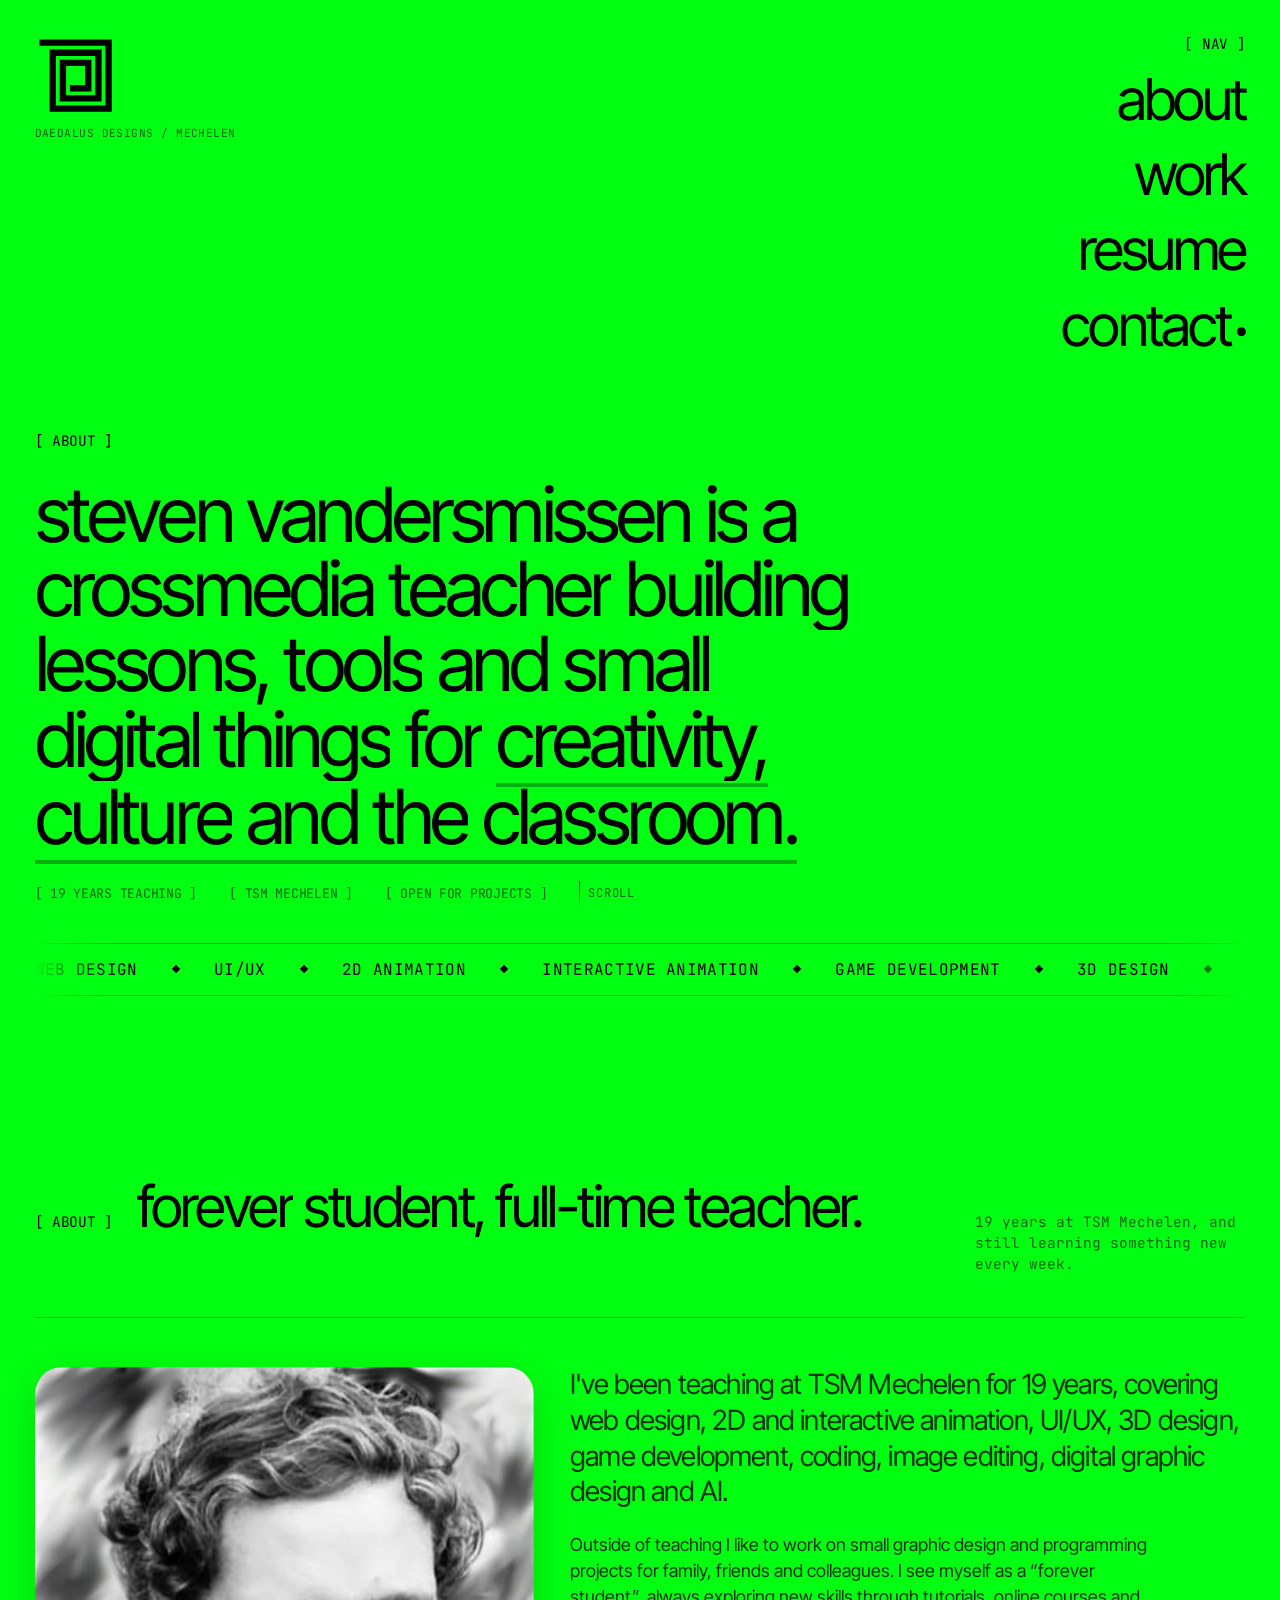
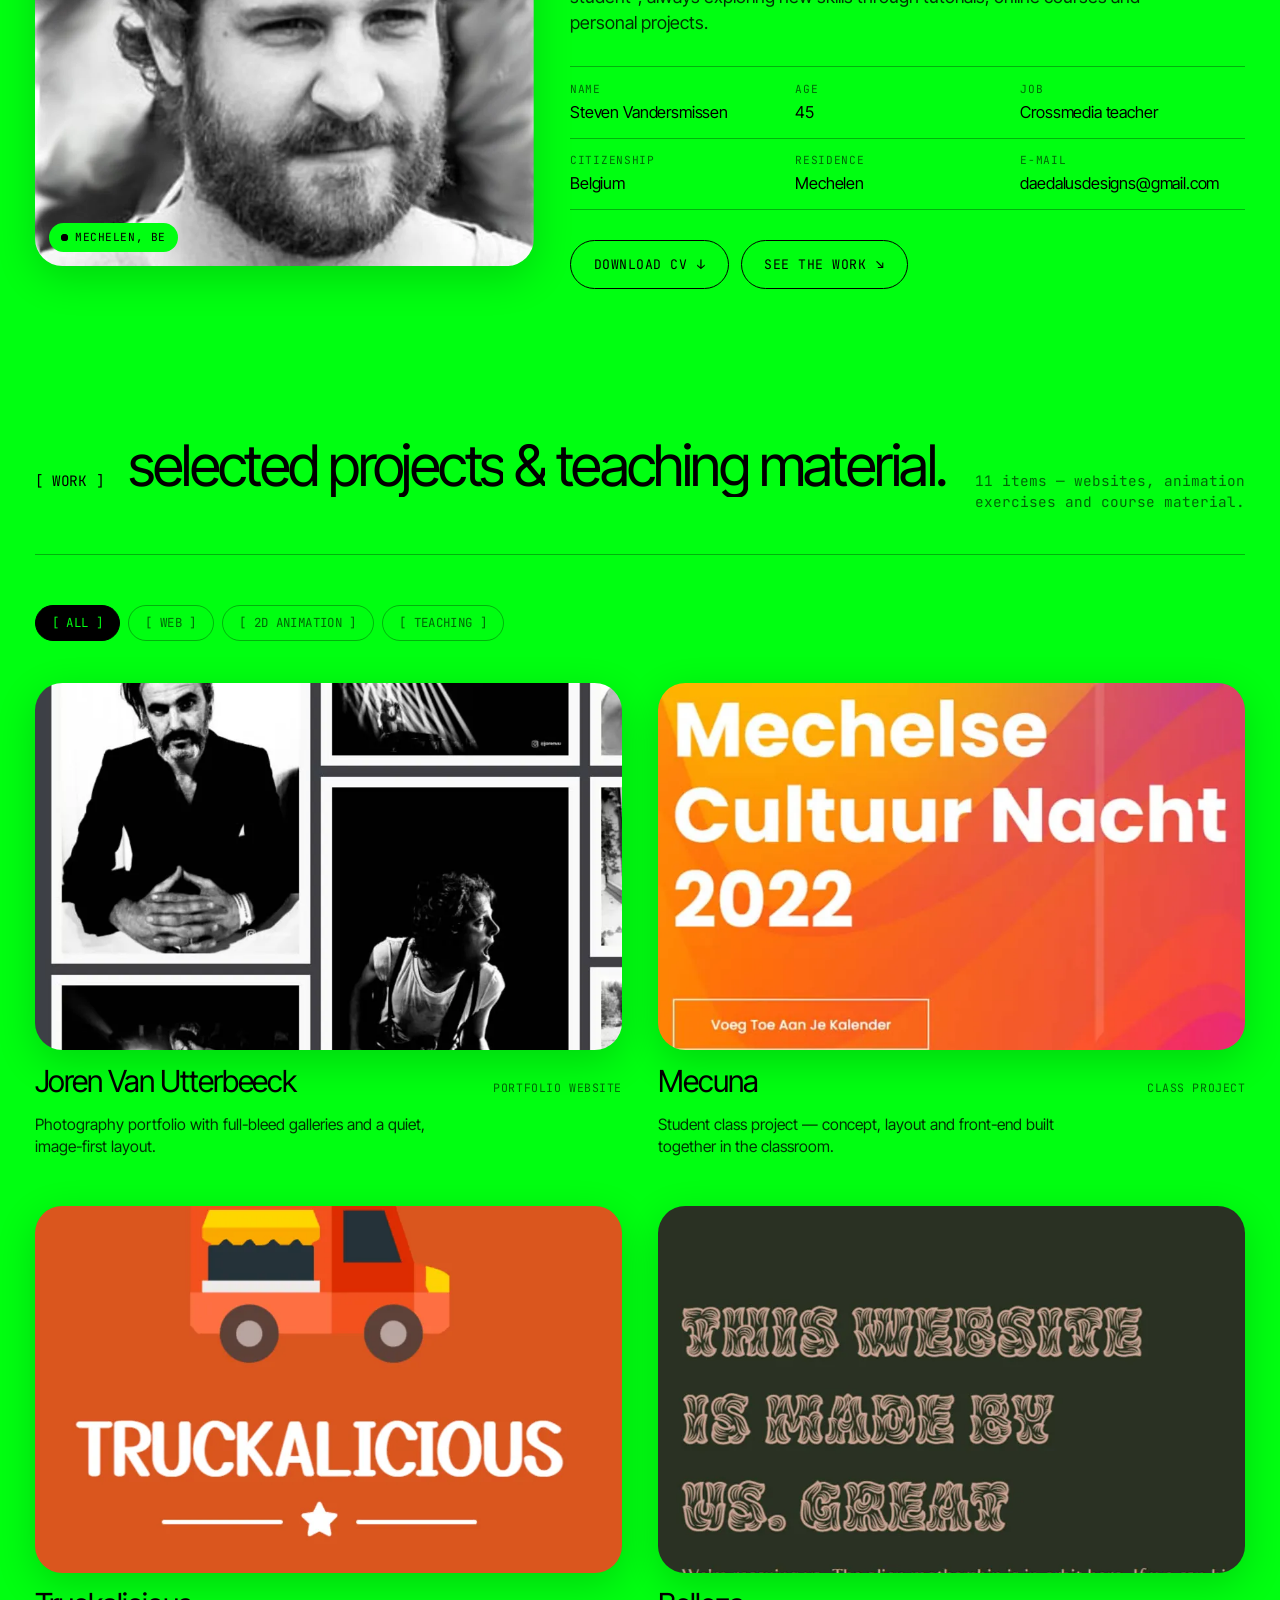
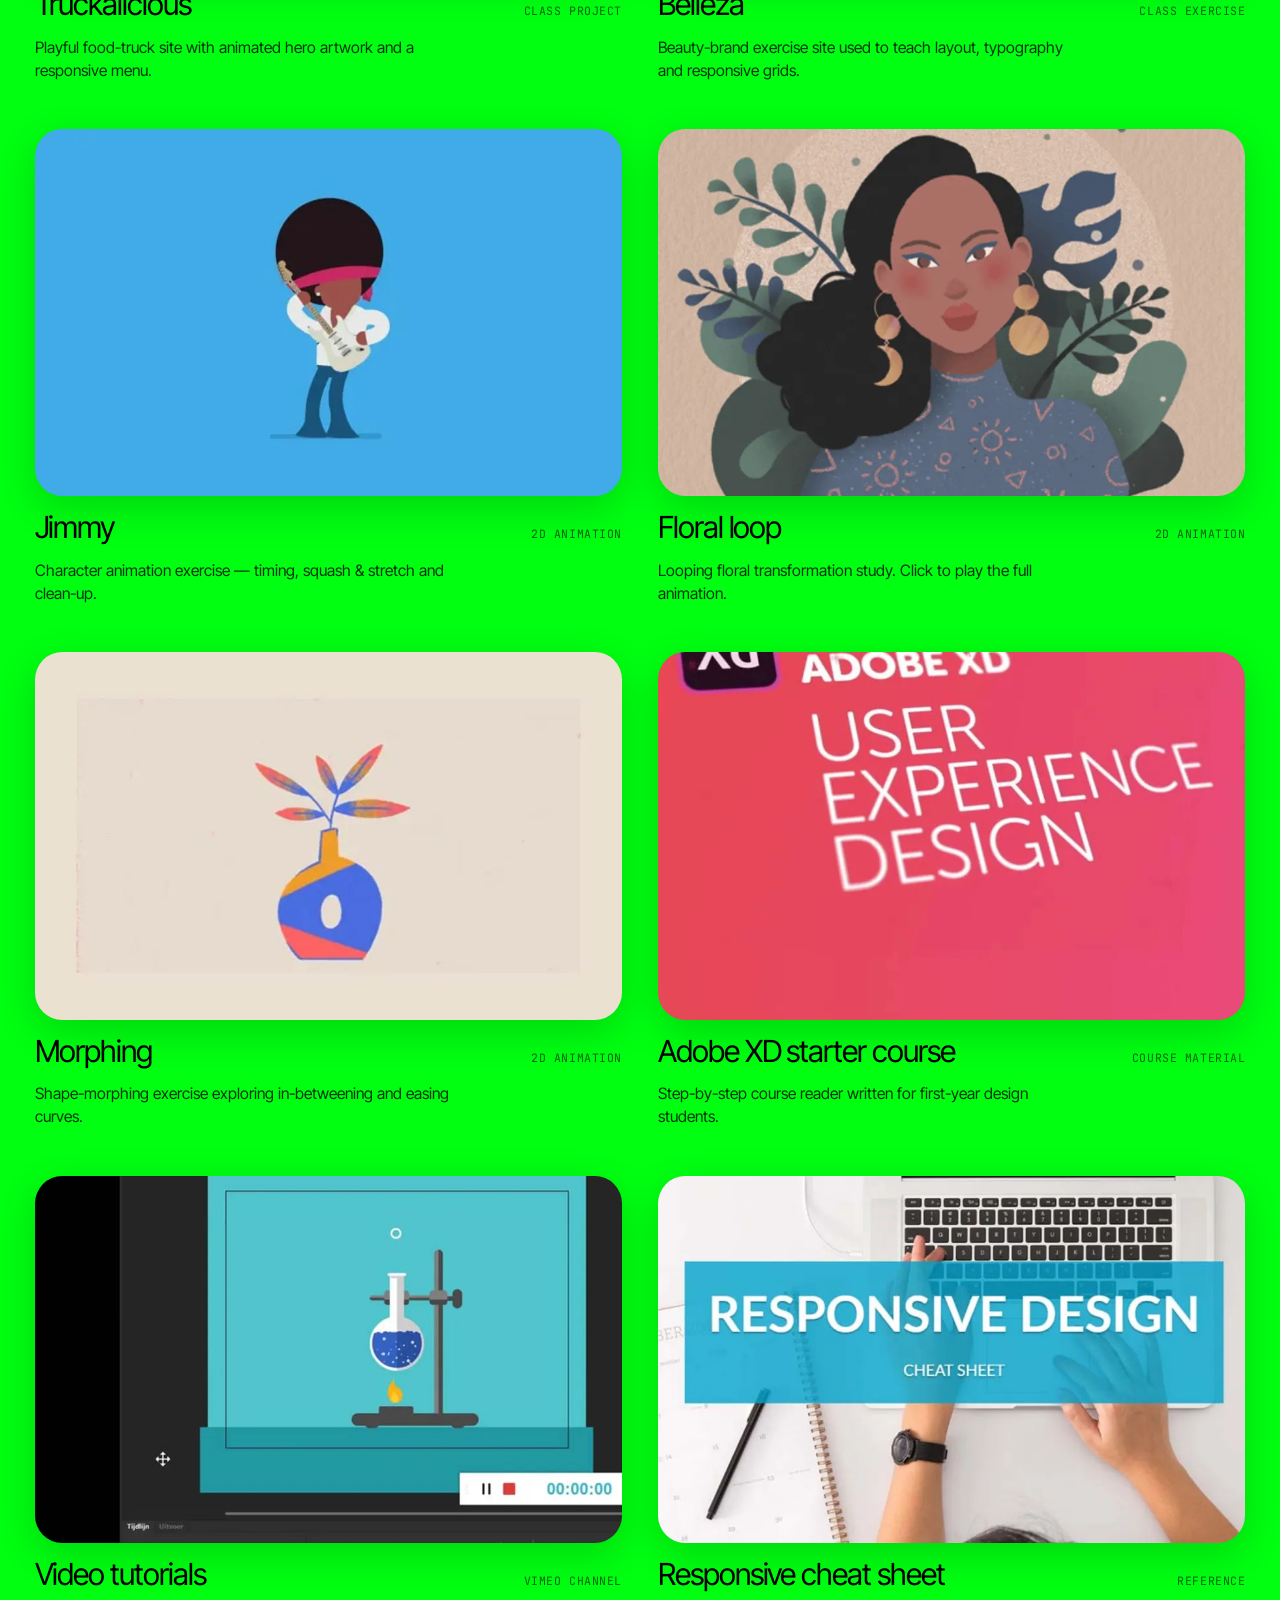
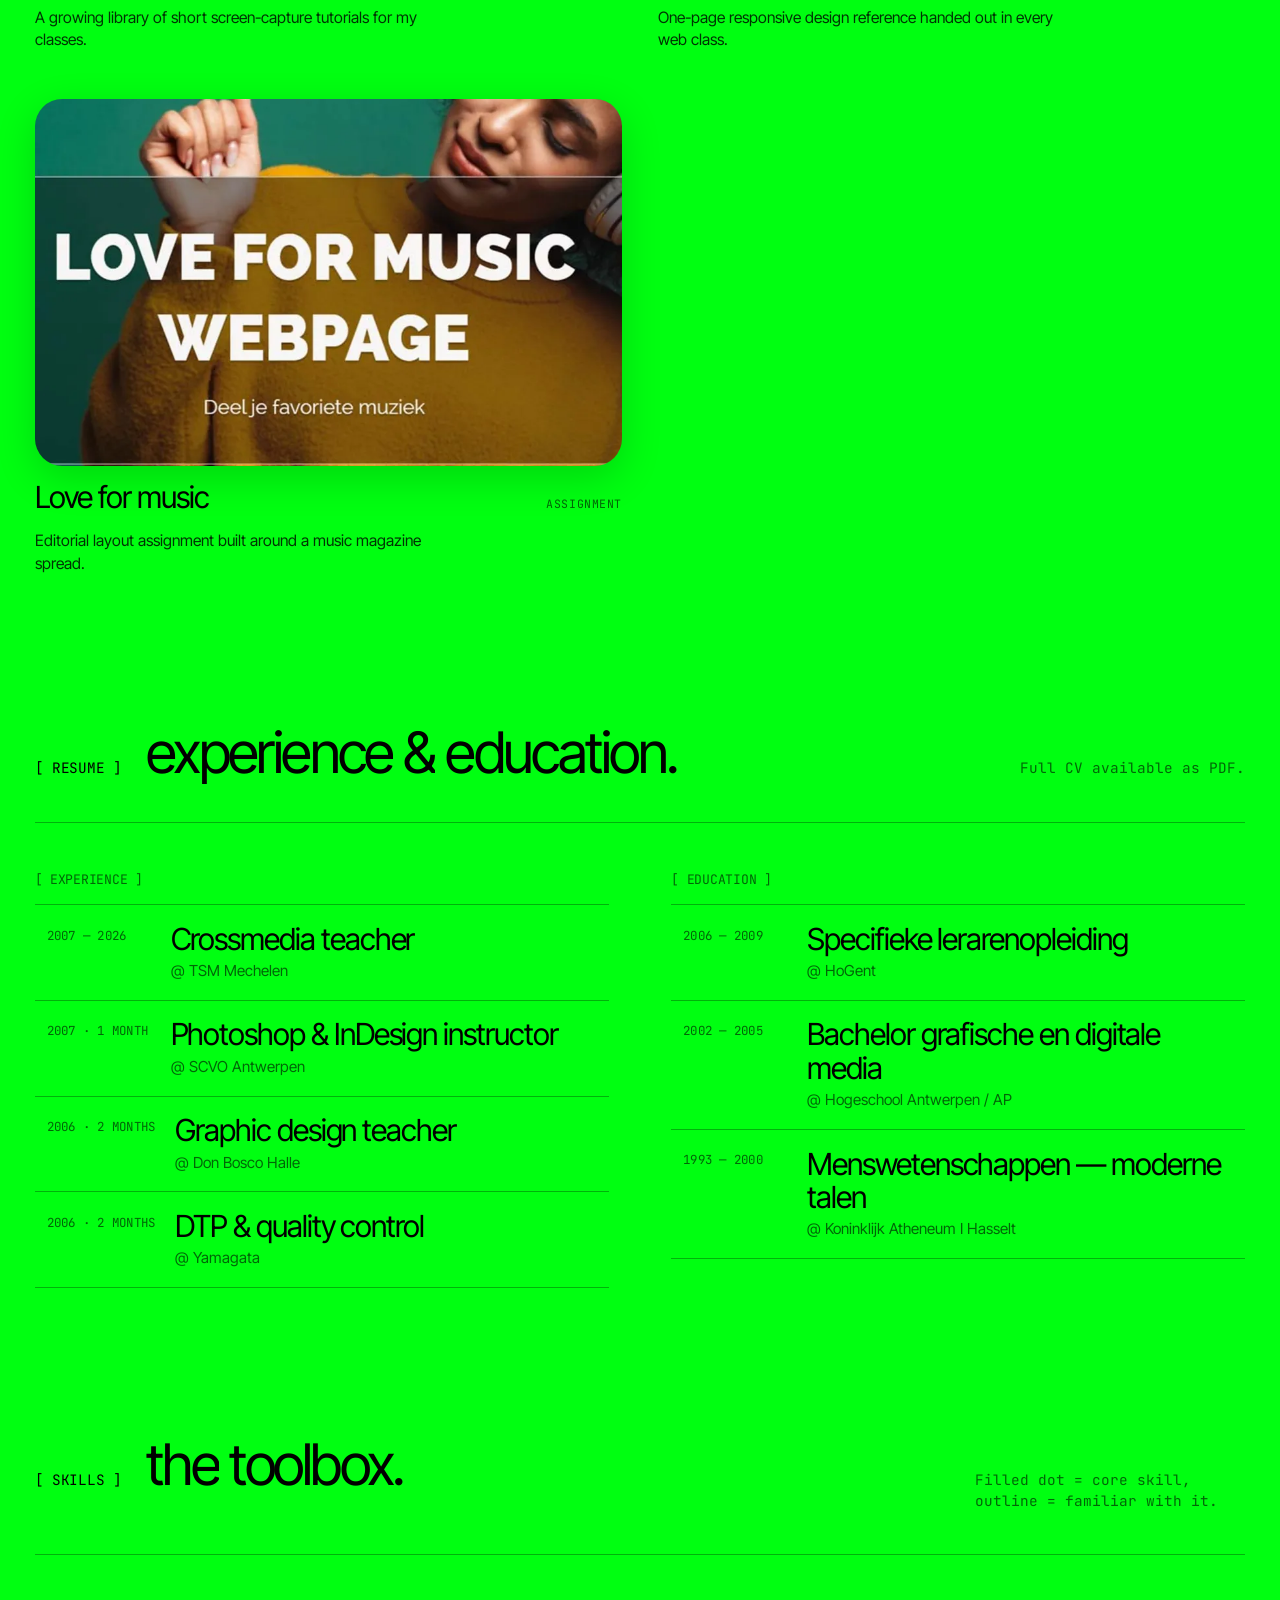
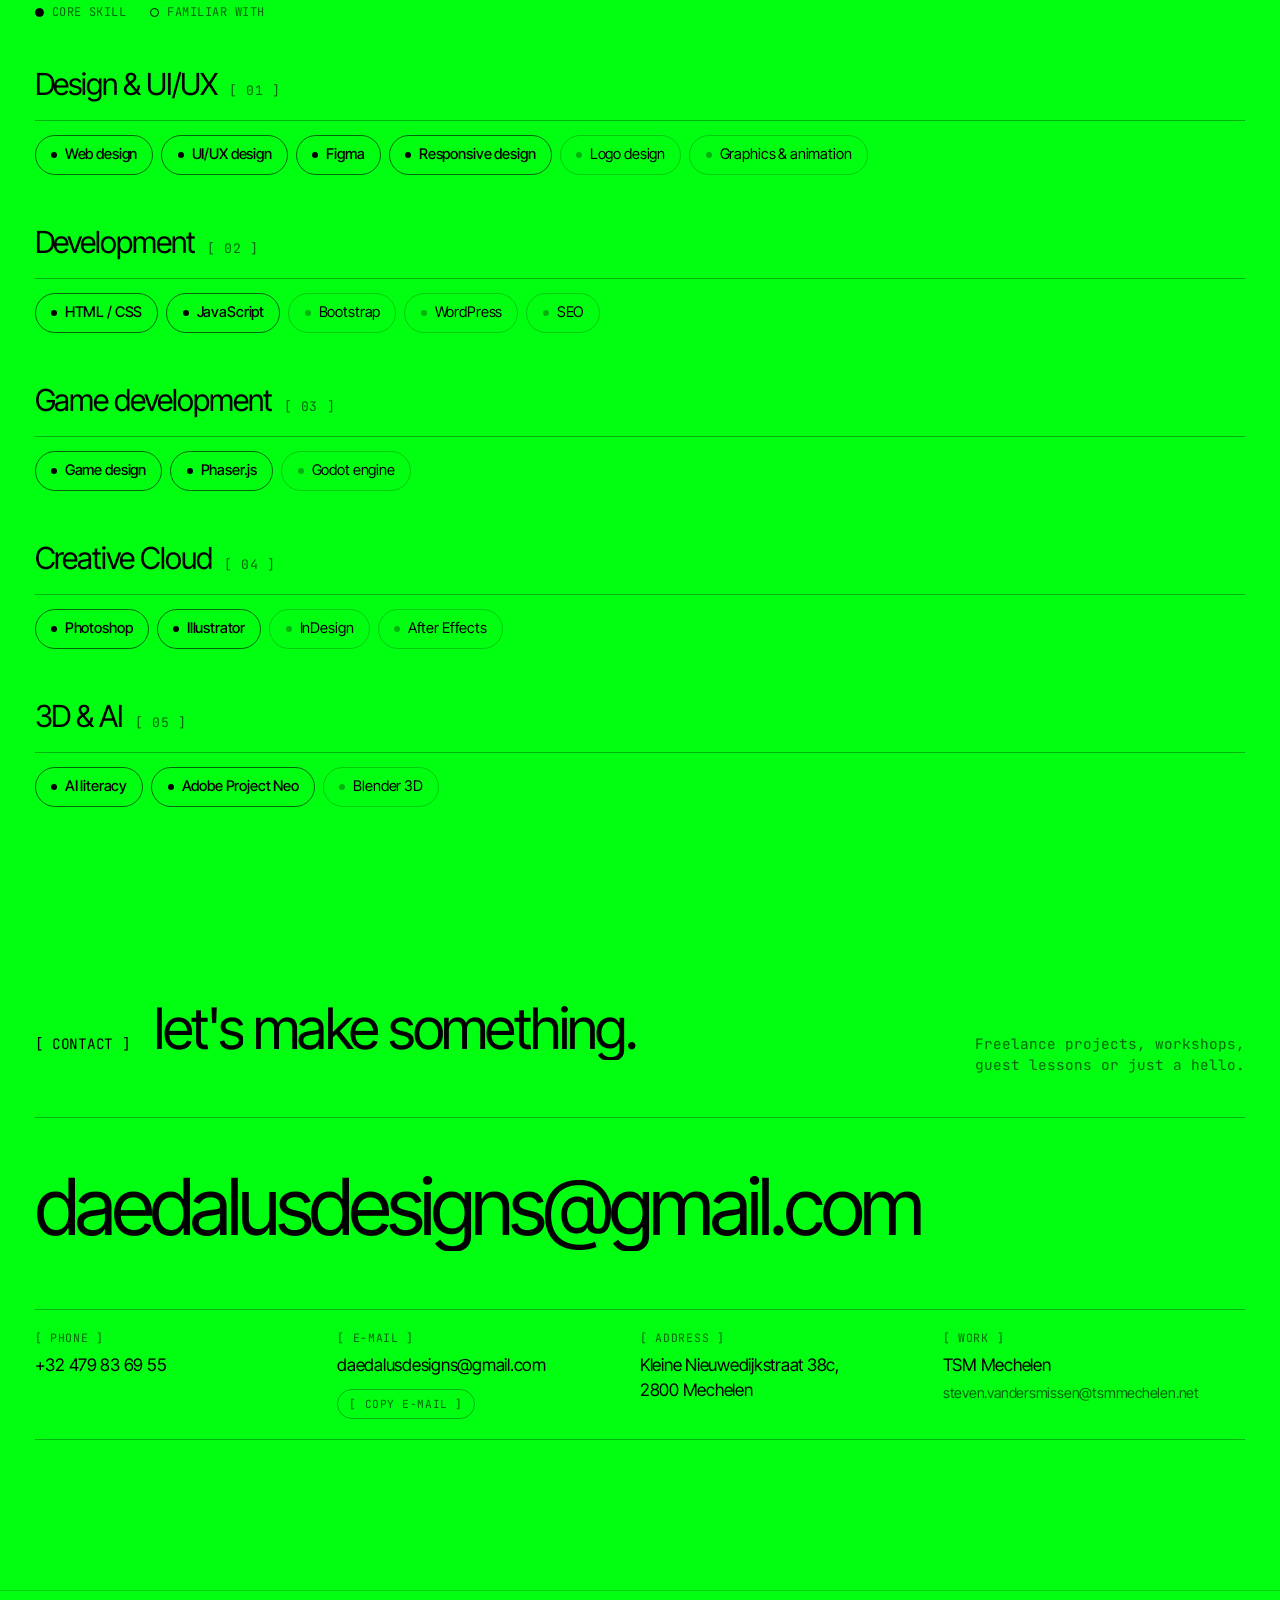
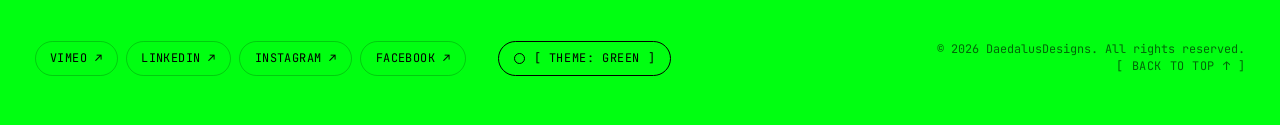
==== commit 3cab8c2b: "Nieuwe stijl: one-page site geinspireerd op foundation-labs.xyz + animaties" ====
--- a/contacts.html
+++ b/contacts.html
@@ -1,184 +1,21 @@
-<!DOCTYPE html>
-<html lang="en">
-
-<head>
-
-	<!-- Basic -->
-	<meta http-equiv="Content-Type" content="text/html; charset=utf-8" />
-	<title>Steven Vandersmissen - CV/Resume</title>
-	<meta name="description" content="steven vandersmissen resume cv">
-	<meta name="keywords" content="steven vandersmissen resume cv teacher graphic design programming 2d animation">
-
-	<!-- Mobile Specific Metas -->
-	<meta name="viewport" content="width=device-width, initial-scale=1, maximum-scale=1" />
-
-	<!-- Load Fonts -->
-	<link
-		href='https://fonts.googleapis.com/css?family=Roboto+Mono:400,100,300italic,300,100italic,400italic,500,500italic,700,700italic&amp;subset=latin,cyrillic'
-		rel='stylesheet'>
-
-	<!-- CSS -->
-	<link rel="stylesheet" href="css/basic.css" />
-	<link rel="stylesheet" href="css/layout.css" />
-	<link rel="stylesheet" href="css/ionicons.css" />
-	<link rel="stylesheet" href="css/magnific-popup.css" />
-	<link rel="stylesheet" href="css/animate.css" />
-
-
-	<link rel="stylesheet" href="css/template-colors/red.css" />
-
-
-	<!--[if lt IE 9]>
-	<script src="http://css3-mediaqueries-js.googlecode.com/svn/trunk/css3-mediaqueries.js"></script>
-	<script src="http://html5shim.googlecode.com/svn/trunk/html5.js"></script>
-	<![endif]-->
-
-	<!-- Favicons -->
-
-	<link rel="apple-touch-icon" sizes="180x180" href="images/favicons/apple-touch-icon.png">
-	<link rel="icon" type="image/png" sizes="32x32" href="images/favicons/favicon-32x32.png">
-	<link rel="icon" type="image/png" sizes="16x16" href="images/favicons/favicon-16x16.png">
-	<link rel="manifest" href="images/favicons/site.webmanifest">
-	<link rel="mask-icon" href="images/favicons/safari-pinned-tab.svg" color="#5bbad5">
-	<meta name="msapplication-TileColor" content="#da532c">
-	<meta name="theme-color" content="#ffffff">
-
-</head>
-
-<body>	
-	
-	<!-- Preloader -->
-	<div class="preloader">
-		<div class="centrize full-width">
-			<div class="vertical-center">
-				<div class="pre-inner">
-					<div class="load typing-load"><p>loading...</p></div>
-					<span class="typed-load"></span>
-				</div>
-			</div>
-		</div>
-	</div>
-	
-	<!-- Container -->
-	<div class="container">
-		
-		<!-- Header -->
-		<header>
-			<div class="head-top">
-				<a href="#" class="menu-btn"><span></span></a>
-				<div class="top-menu">
-					<ul>
-						<li><a href="resume.html" class="lnk">Resume</a></li>
-						<li><a href="portfolio.html" class="lnk">Portfolio</a></li>
-						<li><a href="contacts.html" class="btn">Contact</a></li>
-					</ul>
-				</div>
-			</div>
-		</header>
-		
-		<!-- Wrapper -->
-		<div class="wrapper">
-		
-			<!-- Started -->
-			<div class="section started">
-				<div class="centrize full-width">
-					<div class="vertical-center">
-						<div class="started-content">
-							<div class="h-title glitch-effect" data-text="Contact Me">Contact Me</div>
-							<div class="h-subtitle typing-bread">
-								<p><a href="index.html">Home</a> / <a href="contacts.html">Contact</a></p>
-							</div>
-							<span class="typed-bread"></span>
-						</div>
-					</div>
-				</div>
-				<a href="#" class="mouse_btn"><span class="ion ion-mouse"></span></a>
-			</div>
-			
-			<!-- Contacts Info -->
-			<div class="section contacts">
-				<div class="content">
-					<div class="title">
-						<div class="title_inner">Contact</div>
-					</div>
-					<div class="service-items">
-						<div class="service-item">
-							<div class="icon"><span class="ion ion-android-phone-portrait"></span></div>
-							<div class="name">Phone</div>
-							<p>
-								+32 479 83 69 55
-							</p>
-						</div>
-						<div class="service-item">
-							<div class="icon"><span class="ion ion-email"></span></div>
-							<div class="name">Email</div>
-							<p>
-								<a href="mailto:daedalusdesigns@gmail.com
-								">daedalusdesigns@gmail.com
-							</a>
-							</p>
-						</div>
-						<div class="service-item">
-							<div class="icon"><span class="ion ion-ios-location"></span></div>
-							<div class="name">Address</div>
-							<p>
-								Kleine Nieuwedijkstraat 38c, 2800 Mechelen
-							</p>
-						</div>
-					</div>
-					<div class="contact_form">
-						<form id="cform" method="post">
-							<div class="group-val">
-								<input type="text" name="name" placeholder="Name" />
-							</div>
-							<div class="group-val">
-								<input type="text" name="email" placeholder="Email" />
-							</div>
-							<div class="group-val ct-gr">
-								<textarea name="message" placeholder="Message"></textarea>
-							</div>
-							<a href="#" class="btn fill" onclick="$('#cform').submit(); return false;" data-text="Send Message">Send Message</a>
-						</form>
-						<div class="alert-success">
-							<p>
-								Thanks, your message is sent successfully. We will contact you shortly!
-							</p>
-						</div>
-					</div>
-				</div>
-			</div>
-		
-		</div>
-		
-		<!-- Footer -->
-		<footer>
-			<div class="soc">
-				<a target="_blank" href="https://vimeo.com/vandersmissen"><span class="ion ion-social-vimeo"></span></a>
-				<a target="_blank" href="https://www.facebook.com/steven.vandersmissen"><span class="ion ion-social-facebook"></span></a>
-				<a target="_blank" href="https://www.instagram.com/slowbouncer"><span class="ion ion-social-instagram-outline"></span></a>
-			</div>
-			<div class="copy">© 2026 DaedalusDesigns. All rights reserved.</div>
-			<div class="clr"></div>
-		</footer>
-		
-		<!-- Lines -->
-		<div class="line top"></div>
-		<div class="line bottom"></div>
-		<div class="line left"></div>
-		<div class="line right"></div>
-		
-	</div>
-	
-	<!-- jQuery Scripts -->
-    <script src="js/jquery.min.js"></script>
-	<script src="js/jquery.validate.js"></script>
-	<script src="js/typed.js"></script>
-	<script src="js/magnific-popup.js"></script>
-	<script src="js/imagesloaded.pkgd.js"></script>
-	<script src="js/isotope.pkgd.js"></script>
-	
-	<!-- Main Scripts -->
-	<script src="js/glitche-scripts.js"></script>
-	
-</body>
-</html>
+<!DOCTYPE html>
+<html lang="en" data-theme="green">
+<head>
+  <meta charset="utf-8" />
+  <title>Contact — Steven Vandersmissen</title>
+  <meta name="viewport" content="width=device-width, initial-scale=1" />
+  <meta name="robots" content="noindex, follow" />
+  <link rel="icon" type="image/svg+xml" href="favicon.svg" />
+  <meta http-equiv="refresh" content="0; url=index.html#contact" />
+  <script>location.replace('index.html#contact');</script>
+  <style>
+    html{background:#00ff11;color:#000;font-family:"JetBrains Mono",ui-monospace,Menlo,monospace}
+    body{margin:0;min-height:100svh;display:grid;place-items:center;padding:2rem;text-align:center}
+    a{color:inherit}
+    p{font-size:.9rem;letter-spacing:.02em;text-transform:uppercase}
+  </style>
+</head>
+<body>
+  <p>[ redirecting to <a href="index.html#contact">contact</a> ]</p>
+</body>
+</html>
